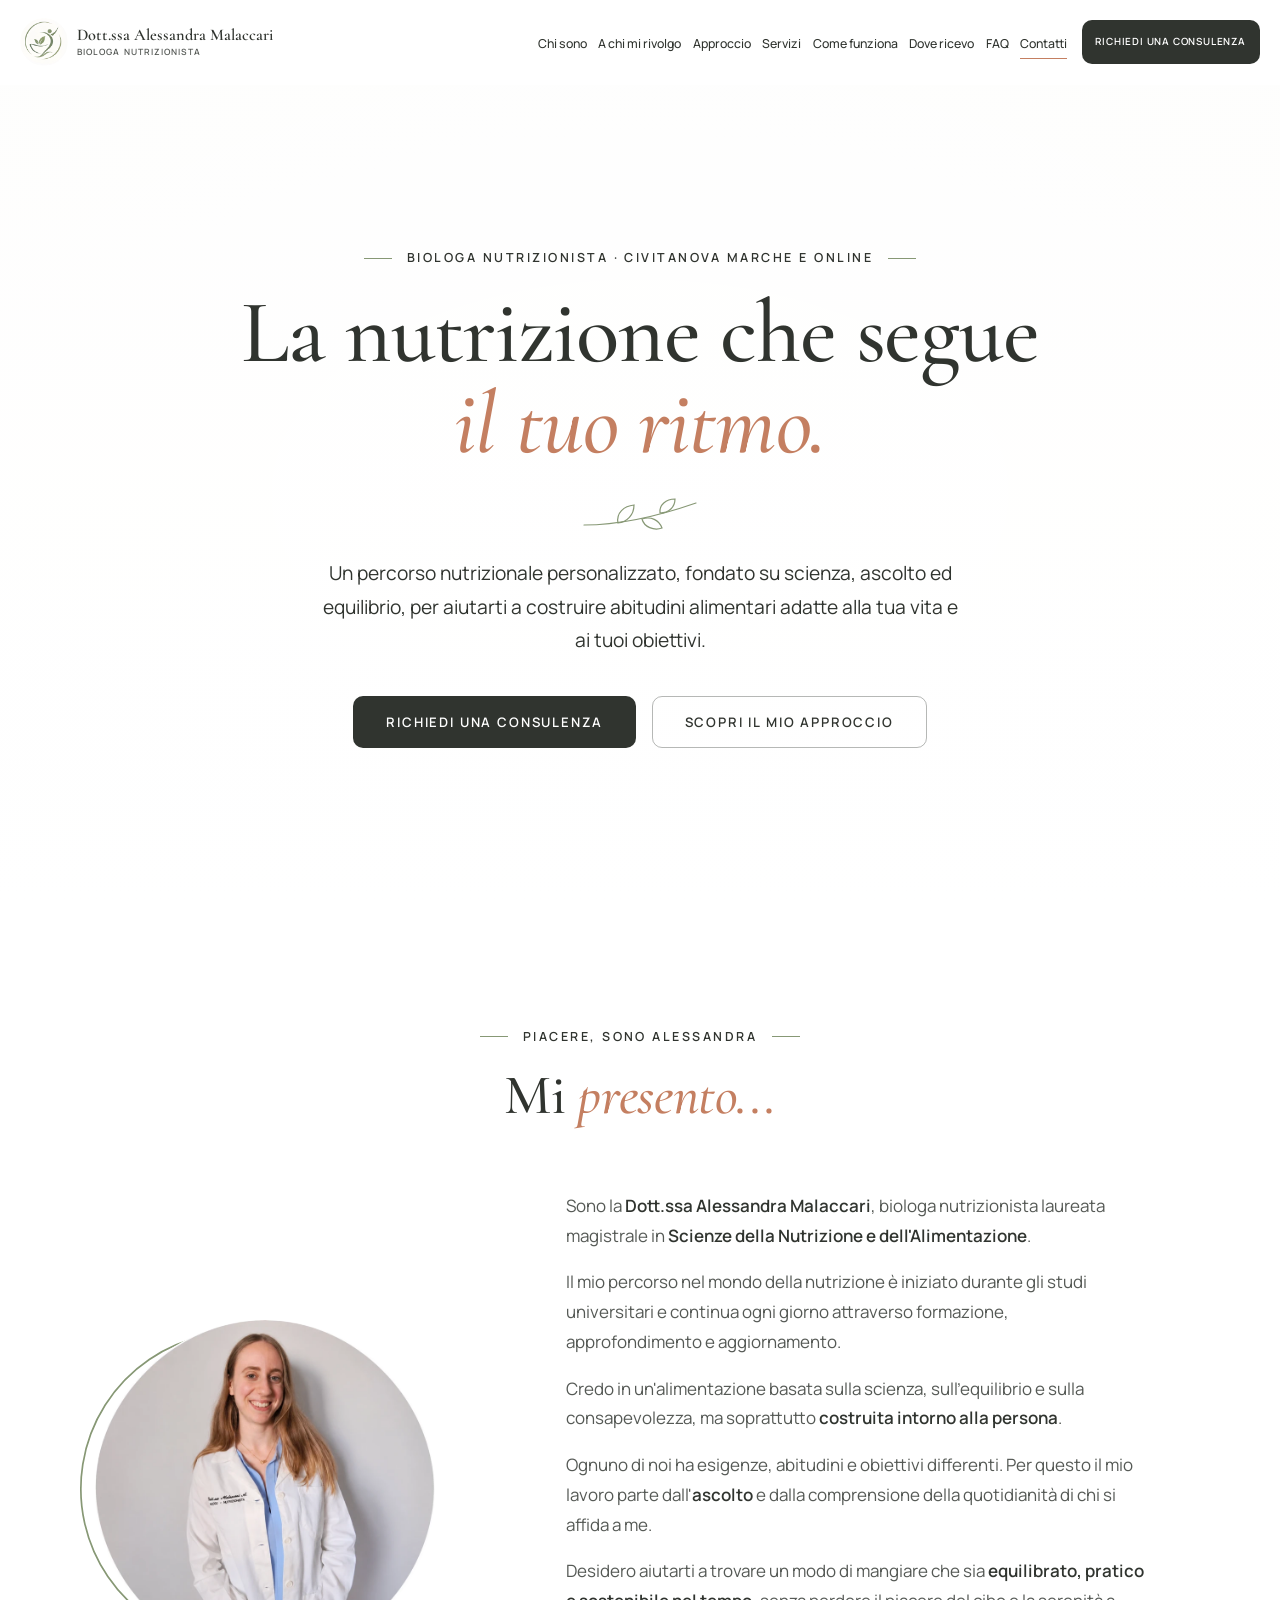
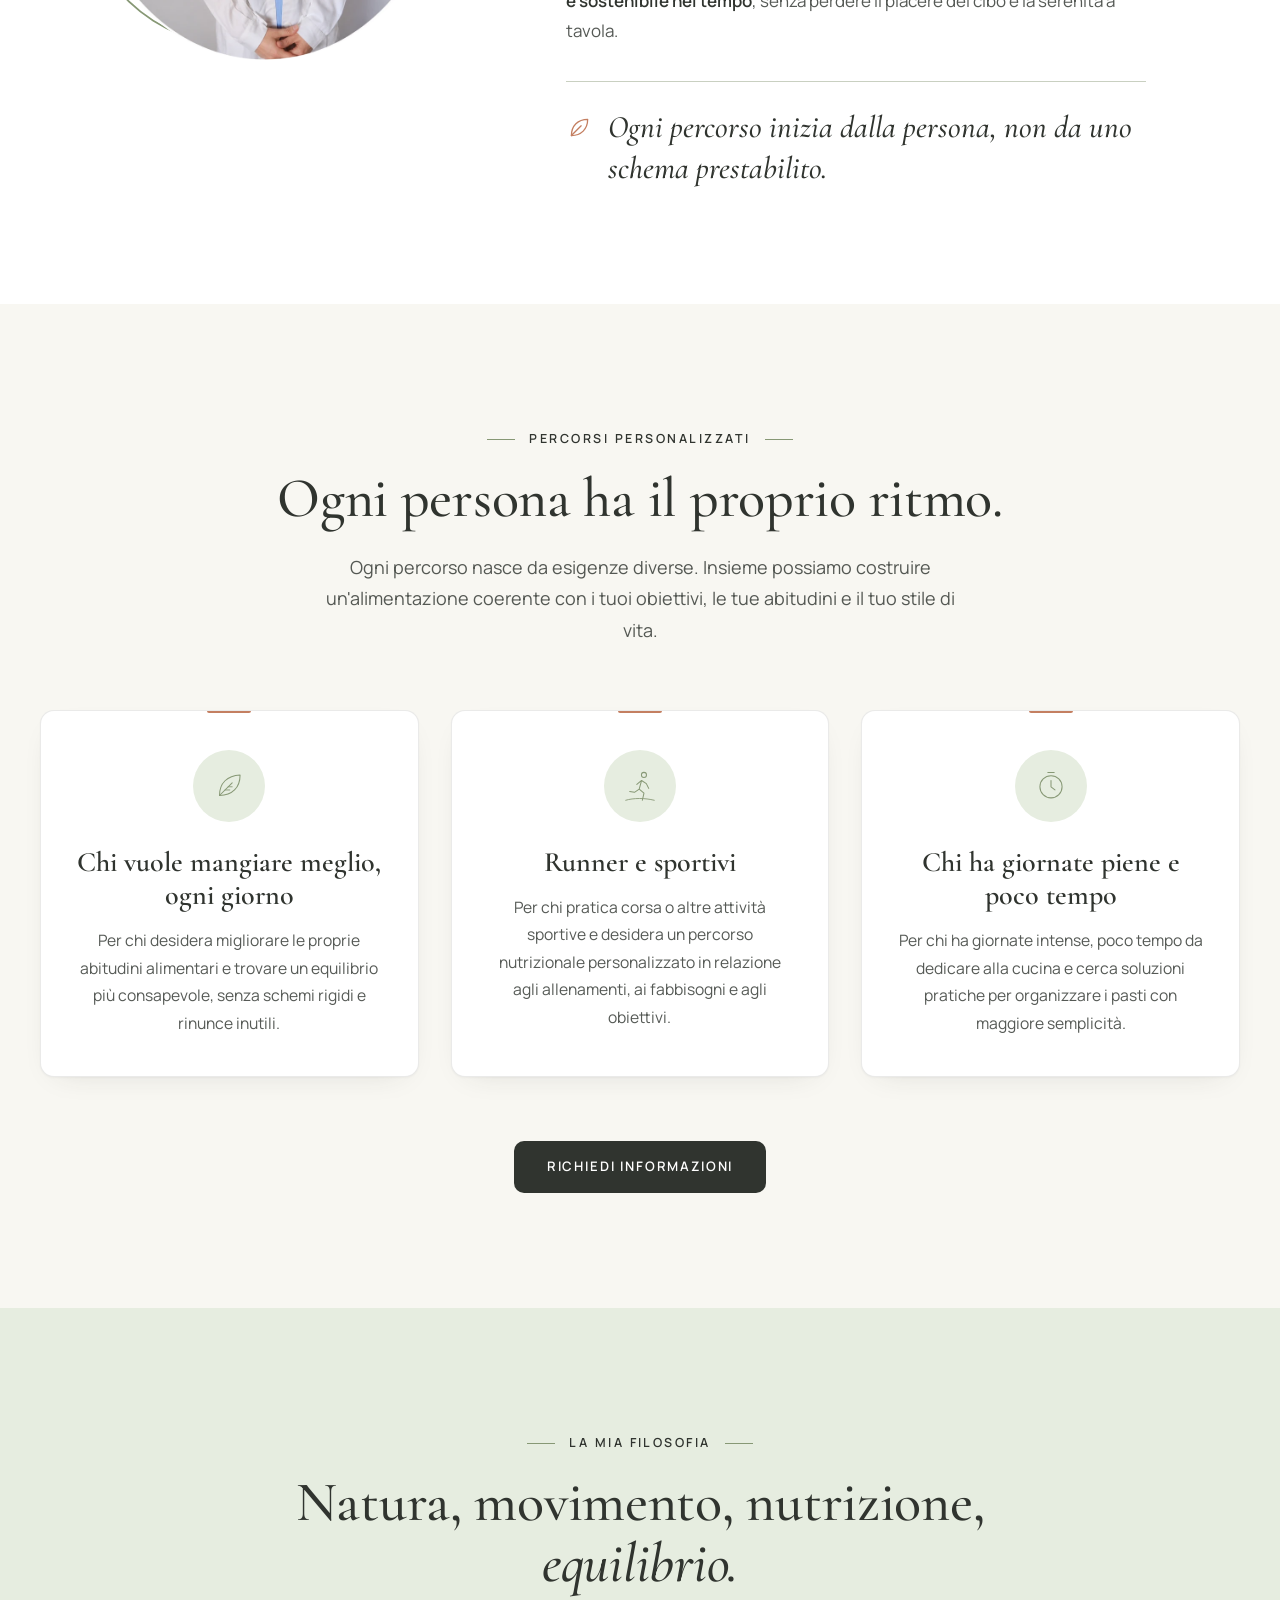
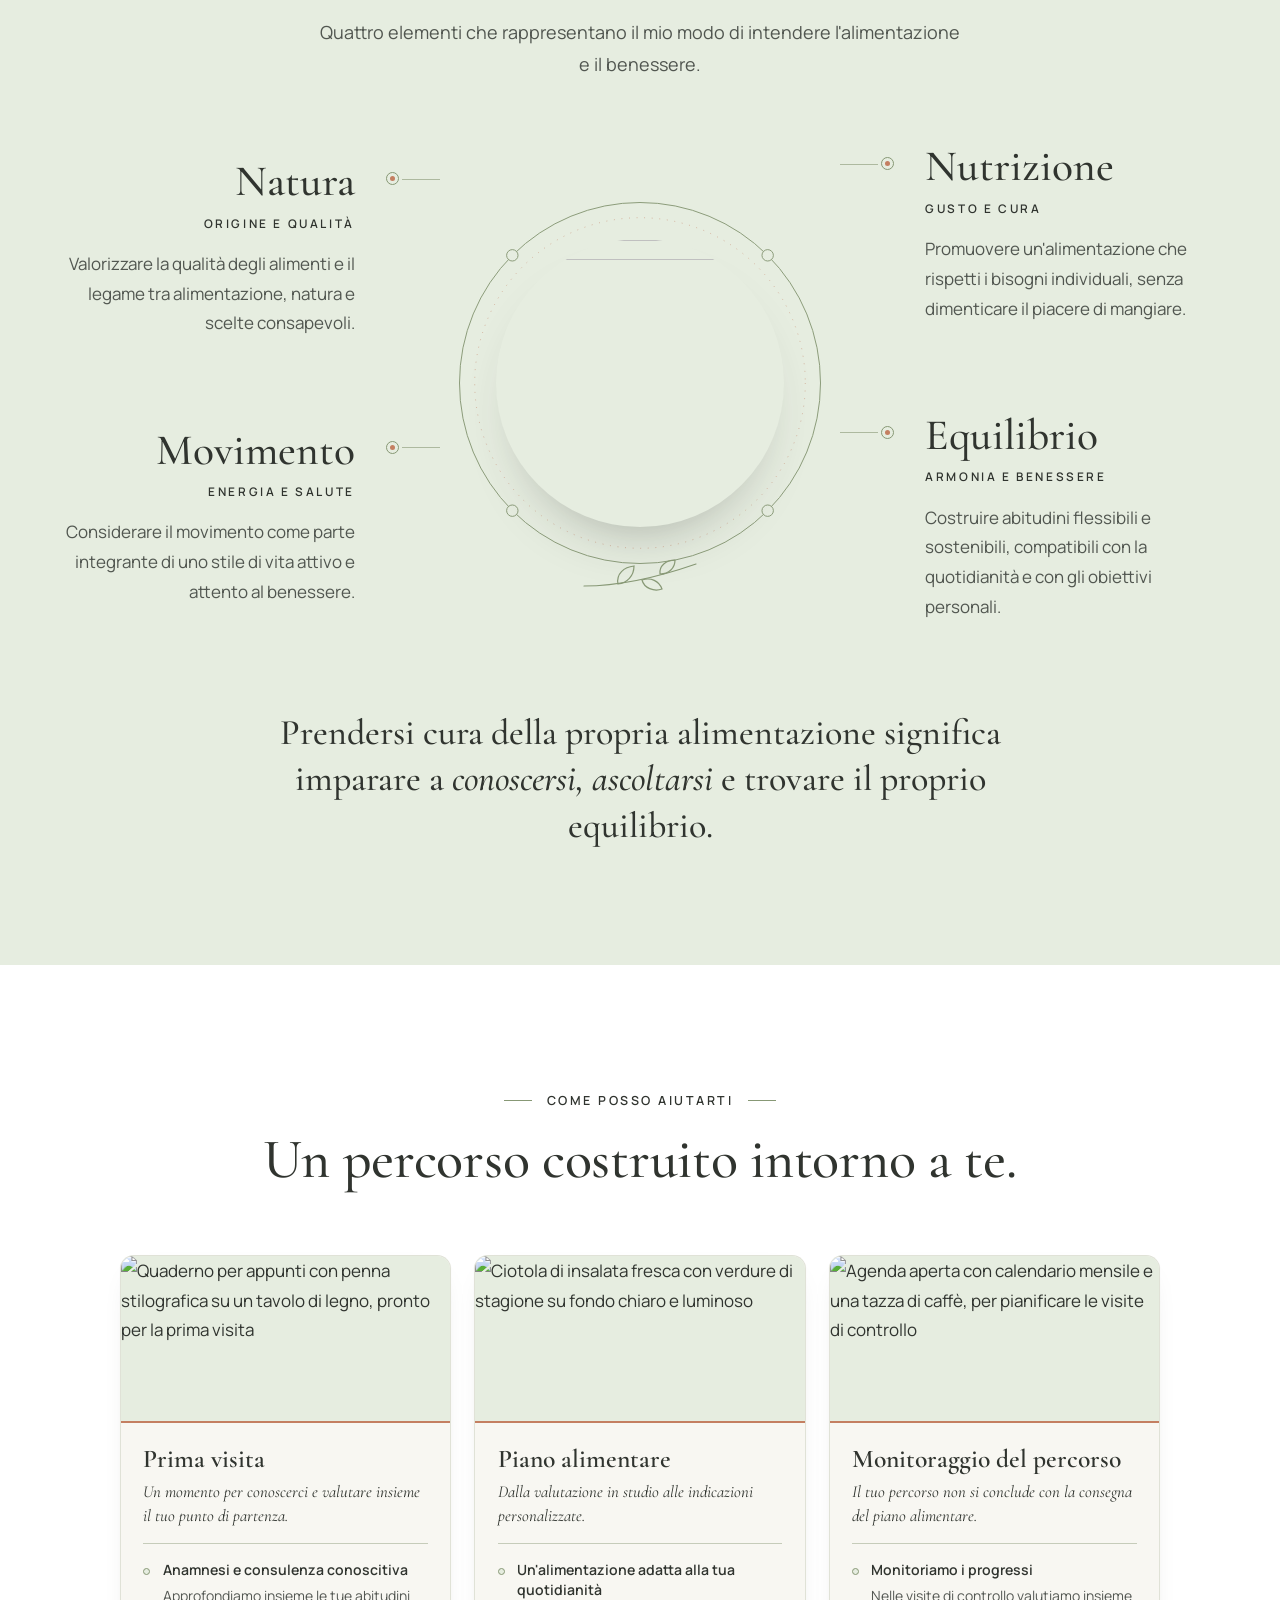
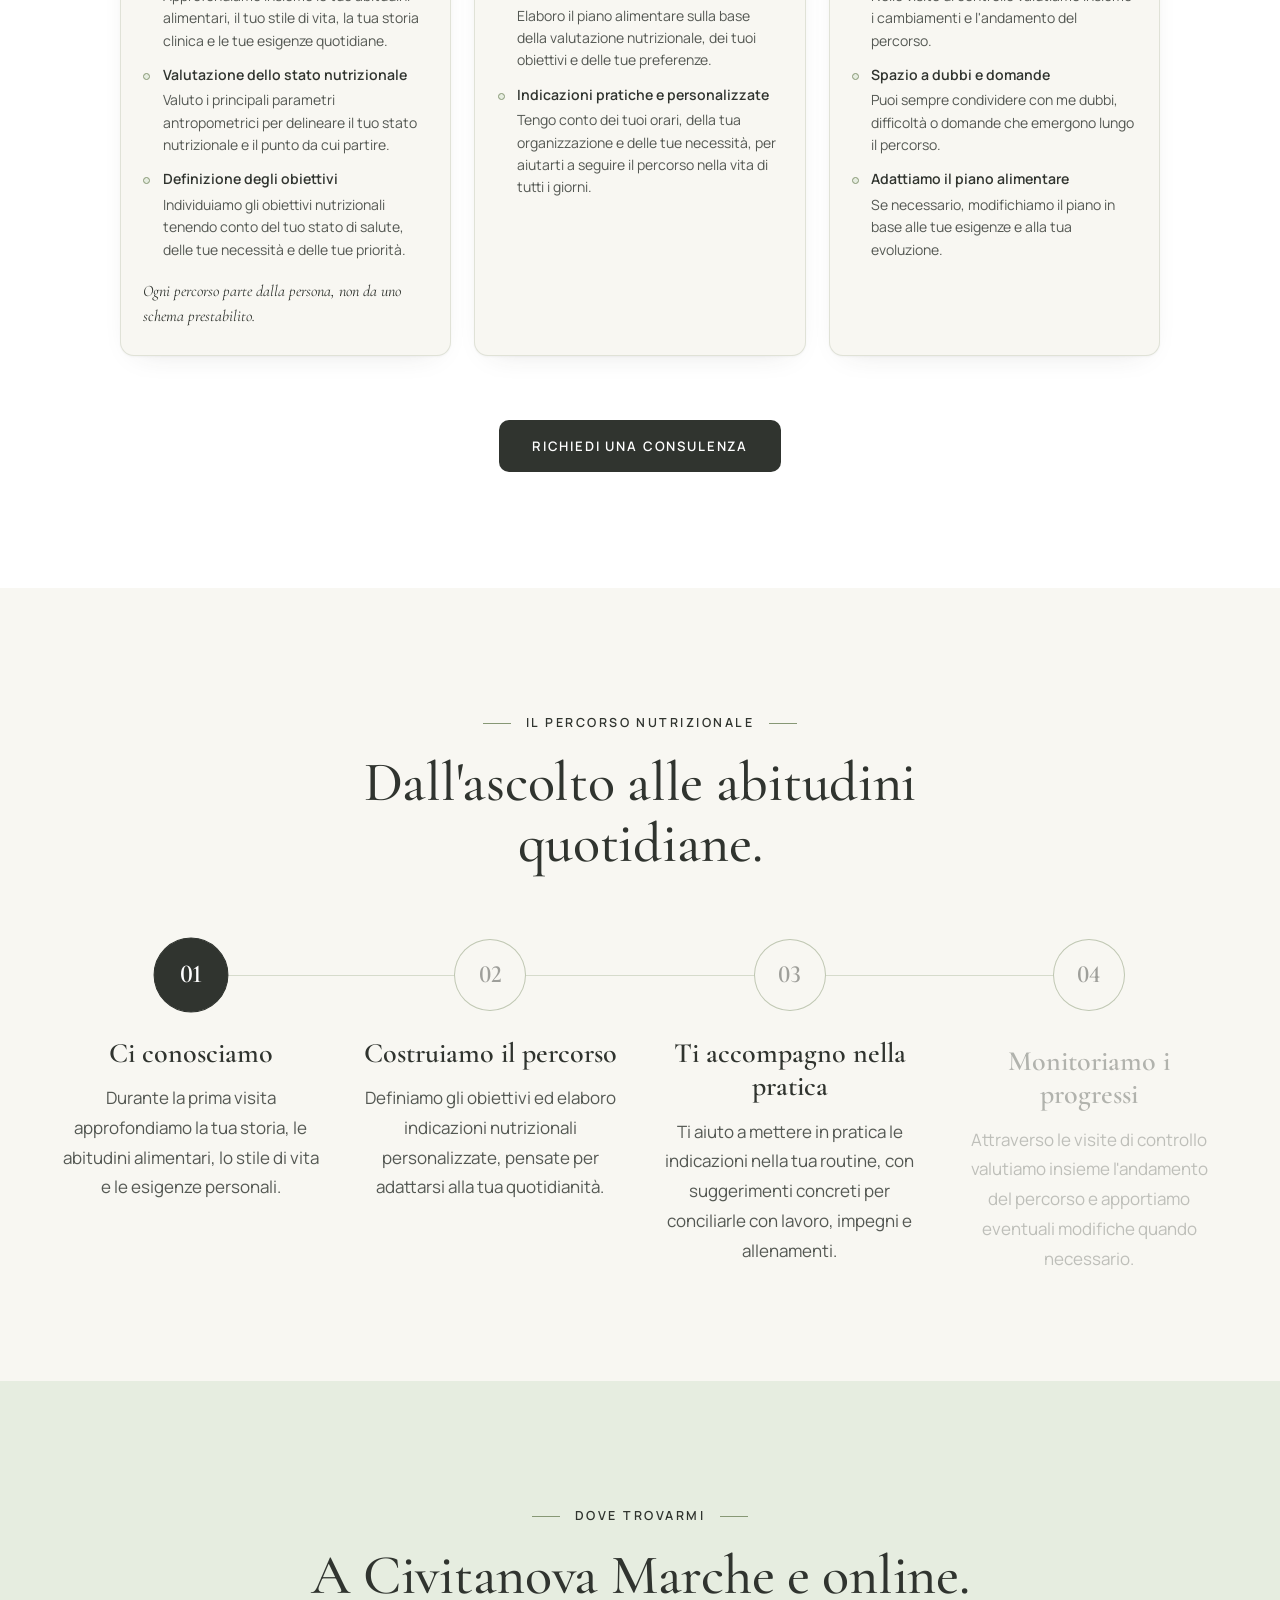
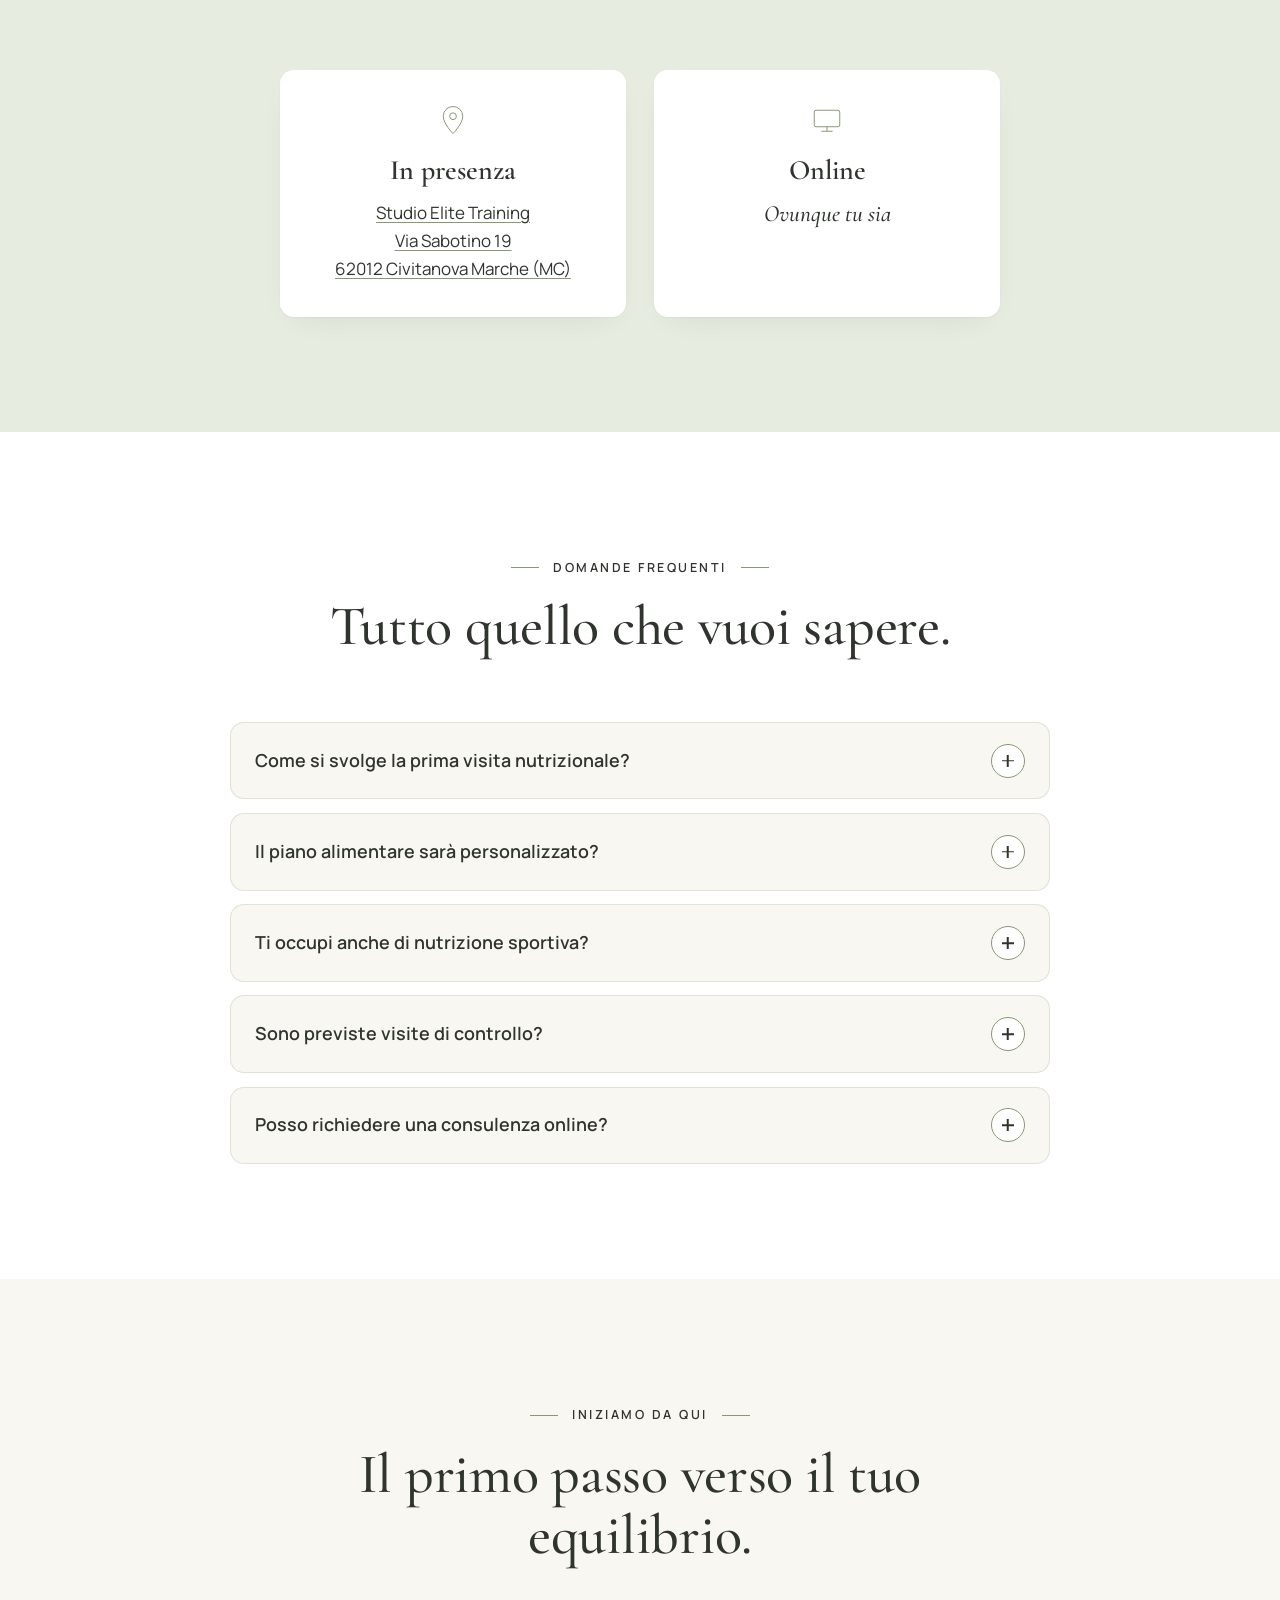
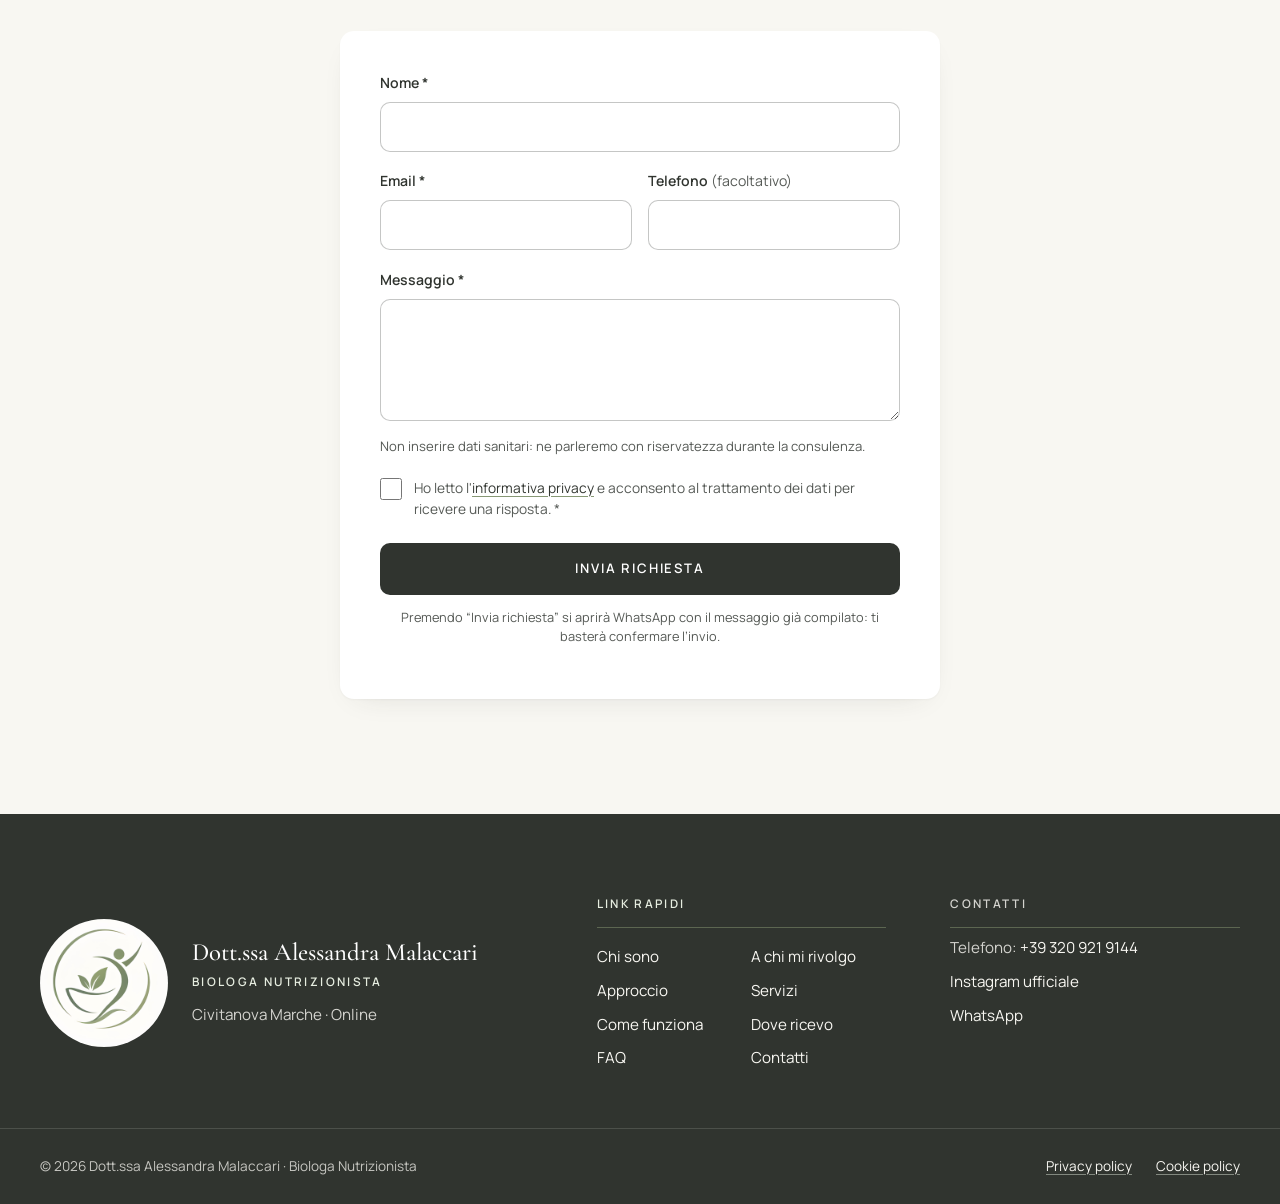
==== index.html @ 2f88eb5b "Sito one-page Dott.ssa Alessandra Malaccari, Biologa Nutrizionista Prima versione del sito statico: " ====
<!doctype html>
<html lang="it">
<head>
  <meta charset="utf-8">
  <meta name="viewport" content="width=device-width, initial-scale=1">
  <title>Dott.ssa Alessandra Malaccari | Biologa Nutrizionista Civitanova Marche</title>
  <meta name="description" content="Consulenze nutrizionali personalizzate a Civitanova Marche e online. Alimentazione equilibrata, benessere e nutrizione per runner e sportivi.">
  <meta name="theme-color" content="#F8F7F2">
  <!-- DA CONFIGURARE: sostituire con il dominio definitivo -->
  <!-- <link rel="canonical" href="https://www.dominio-definitivo.it/"> -->

  <meta property="og:type" content="website">
  <meta property="og:locale" content="it_IT">
  <meta property="og:title" content="Dott.ssa Alessandra Malaccari | Biologa Nutrizionista Civitanova Marche">
  <meta property="og:description" content="Consulenze nutrizionali personalizzate a Civitanova Marche e online. Alimentazione equilibrata, benessere e nutrizione per runner e sportivi.">
  <meta property="og:image" content="assets/img/logo-simbolo-alessandra-malaccari-320.png">

  <link rel="icon" type="image/png" href="assets/img/logo-simbolo-alessandra-malaccari-320.png">

  <link rel="preconnect" href="https://fonts.googleapis.com">
  <link rel="preconnect" href="https://fonts.gstatic.com" crossorigin>
  <link rel="preconnect" href="https://images.unsplash.com" crossorigin>
  <link href="https://fonts.googleapis.com/css2?family=Cormorant+Garamond:ital,wght@0,500;0,600;1,500;1,600&family=Manrope:wght@400;500;600&display=swap" rel="stylesheet">
  <link rel="preload" as="image"
        href="https://images.unsplash.com/photo-1543352634-a1c51d9f1fa7?auto=format&fit=crop&q=70&w=1600"
        imagesrcset="https://images.unsplash.com/photo-1543352634-a1c51d9f1fa7?auto=format&fit=crop&q=70&w=800 800w, https://images.unsplash.com/photo-1543352634-a1c51d9f1fa7?auto=format&fit=crop&q=70&w=1600 1600w, https://images.unsplash.com/photo-1543352634-a1c51d9f1fa7?auto=format&fit=crop&q=70&w=2400 2400w"
        imagesizes="100vw" fetchpriority="high">

  <link rel="stylesheet" href="assets/css/style.css">
  <script>document.documentElement.classList.add('js');</script>

  <!-- Dati strutturati: solo informazioni confermate -->
  <script type="application/ld+json">
  {
    "@context": "https://schema.org",
    "@type": "Person",
    "name": "Alessandra Malaccari",
    "honorificPrefix": "Dott.ssa",
    "jobTitle": "Biologa Nutrizionista",
    "telephone": "+39 320 921 9144",
    "address": {
      "@type": "PostalAddress",
      "streetAddress": "Via Sabotino 19",
      "postalCode": "62012",
      "addressLocality": "Civitanova Marche",
      "addressRegion": "MC",
      "addressCountry": "IT"
    },
    "sameAs": ["https://www.instagram.com/alessandramalaccari.nutrizione/"],
    "knowsAbout": ["Nutrizione", "Educazione alimentare", "Nutrizione sportiva"]
  }
  </script>
</head>
<body>

<!-- Sprite SVG: elementi botanici in linea sottile -->
<svg width="0" height="0" style="position:absolute" aria-hidden="true" focusable="false">
  <symbol id="sprig" viewBox="0 0 120 40">
    <path d="M4 30 C 34 30, 70 24, 116 8" fill="none" stroke="currentColor" stroke-width="1.2" stroke-linecap="round"/>
    <path d="M38 28 C 36 18, 44 11, 54 10 C 54 20, 47 27, 38 28 Z" fill="none" stroke="currentColor" stroke-width="1.2"/>
    <path d="M62 24 C 64 32, 74 36, 82 33 C 79 25, 71 21, 62 24 Z" fill="none" stroke="currentColor" stroke-width="1.2"/>
    <path d="M80 18 C 79 10, 86 4, 95 4 C 95 12, 89 18, 80 18 Z" fill="none" stroke="currentColor" stroke-width="1.2"/>
  </symbol>
  <symbol id="leaf" viewBox="0 0 24 24">
    <path d="M5 19 C 5 10, 11 4, 20 4 C 20 13, 14 19, 5 19 Z" fill="none" stroke="currentColor" stroke-width="1.2" stroke-linejoin="round"/>
    <path d="M5 19 L 14 10" fill="none" stroke="currentColor" stroke-width="1.2" stroke-linecap="round"/>
  </symbol>
  <symbol id="arc" viewBox="0 0 200 200">
    <path d="M190 80 A 92 92 0 1 1 80 10" fill="none" stroke="currentColor" stroke-width="1" stroke-linecap="round"/>
  </symbol>
</svg>

<a class="skip-link" href="#main">Vai al contenuto</a>

<!-- 1. HEADER -->
<header class="site-header" id="top">
  <div class="header-inner">
    <a class="brand" href="#top" aria-label="Dott.ssa Alessandra Malaccari, Biologa Nutrizionista – torna all'inizio">
      <img class="brand-logo" src="assets/img/logo-simbolo-alessandra-malaccari-320.png" width="320" height="320" alt="Logo Dott.ssa Alessandra Malaccari, Biologa Nutrizionista">
      <span class="brand-text">
        <span class="brand-name">Dott.ssa Alessandra Malaccari</span>
        <span class="brand-role">Biologa Nutrizionista</span>
      </span>
    </a>

    <nav class="main-nav" id="main-nav" aria-label="Navigazione principale">
      <ul>
        <li><a href="#chi-sono">Chi sono</a></li>
        <li><a href="#a-chi-mi-rivolgo">A chi mi rivolgo</a></li>
        <li><a href="#approccio">Approccio</a></li>
        <li><a href="#servizi">Servizi</a></li>
        <li><a href="#come-funziona">Come funziona</a></li>
        <li><a href="#dove-ricevo">Dove ricevo</a></li>
        <li><a href="#faq">FAQ</a></li>
        <li><a href="#contatti">Contatti</a></li>
      </ul>
      <a class="btn btn-primary nav-cta-mobile" href="#contatti">Richiedi una consulenza</a>
    </nav>

    <a class="btn btn-primary btn-sm header-cta" href="#contatti">Richiedi una consulenza</a>

    <button class="nav-toggle" type="button" aria-expanded="false" aria-controls="main-nav">
      <span class="nav-toggle-lines" aria-hidden="true"><span></span><span></span><span></span></span>
      <span class="sr-only">Apri il menu</span>
    </button>
  </div>
</header>

<main id="main">

  <!-- 2. HERO -->
  <section class="hero" aria-labelledby="hero-title">
    <div class="hero-media" aria-hidden="true">
      <img src="https://images.unsplash.com/photo-1543352634-a1c51d9f1fa7?auto=format&fit=crop&q=70&w=1600"
           srcset="https://images.unsplash.com/photo-1543352634-a1c51d9f1fa7?auto=format&fit=crop&q=70&w=800 800w,
                   https://images.unsplash.com/photo-1543352634-a1c51d9f1fa7?auto=format&fit=crop&q=70&w=1600 1600w,
                   https://images.unsplash.com/photo-1543352634-a1c51d9f1fa7?auto=format&fit=crop&q=70&w=2400 2400w"
           sizes="100vw" width="2400" height="1600" alt="" fetchpriority="high" decoding="async">
    </div>
    <div class="hero-overlay" aria-hidden="true"></div>

    <div class="hero-content container">
      <p class="eyebrow">Biologa Nutrizionista · Civitanova Marche e online</p>
      <h1 id="hero-title" class="hero-title">La nutrizione che segue <em>il tuo ritmo.</em></h1>
      <svg class="hero-sprig" aria-hidden="true" focusable="false"><use href="#sprig"/></svg>
      <p class="hero-sub">Un percorso nutrizionale personalizzato, fondato su scienza, ascolto ed equilibrio, per aiutarti a costruire abitudini alimentari adatte alla tua vita e ai tuoi obiettivi.</p>
      <div class="hero-actions">
        <a class="btn btn-primary" href="#contatti">Richiedi una consulenza</a>
        <a class="btn btn-ghost" href="#approccio">Scopri il mio approccio</a>
      </div>
    </div>
  </section>

  <!-- 3. CHI SONO — sfondo colore 1 (bianco) -->
  <section class="section bg-white" id="chi-sono" aria-labelledby="chi-sono-title">
    <div class="container about">
      <figure class="about-photo reveal">
        <svg class="about-arc" aria-hidden="true" focusable="false"><use href="#arc"/></svg>
        <img src="assets/img/alessandra-malaccari.webp" width="800" height="800" loading="lazy" decoding="async"
             alt="La Dott.ssa Alessandra Malaccari, biologa nutrizionista, sorridente con il camice bianco">
      </figure>

      <header class="section-head about-head reveal">
        <p class="eyebrow">Piacere, sono Alessandra</p>
        <h2 id="chi-sono-title">Mi <em>presento...</em></h2>
      </header>

      <div class="about-text reveal">
        <p>Sono la <strong>Dott.ssa Alessandra Malaccari</strong>, biologa nutrizionista laureata magistrale in <strong>Scienze della Nutrizione e dell'Alimentazione</strong>.</p>
        <p>Il mio percorso nel mondo della nutrizione è iniziato durante gli studi universitari e continua ogni giorno attraverso formazione, approfondimento e aggiornamento.</p>
        <p>Credo in un'alimentazione basata sulla scienza, sull'equilibrio e sulla consapevolezza, ma soprattutto <strong>costruita intorno alla persona</strong>.</p>
        <p>Ognuno di noi ha esigenze, abitudini e obiettivi differenti. Per questo il mio lavoro parte dall'<strong>ascolto</strong> e dalla comprensione della quotidianità di chi si affida a me.</p>
        <p>Desidero aiutarti a trovare un modo di mangiare che sia <strong>equilibrato, pratico e sostenibile nel tempo</strong>, senza perdere il piacere del cibo e la serenità a tavola.</p>
        <blockquote class="about-quote">
          <svg aria-hidden="true" focusable="false"><use href="#leaf"/></svg>
          <p>Ogni percorso inizia dalla persona, non da uno schema prestabilito.</p>
        </blockquote>
      </div>
    </div>
  </section>

  <!-- 4. A CHI MI RIVOLGO — sfondo colore 2 (avorio) -->
  <section class="section bg-ivory" id="a-chi-mi-rivolgo" aria-labelledby="target-title">
    <div class="container">
      <header class="section-head reveal">
        <p class="eyebrow">Percorsi personalizzati</p>
        <h2 id="target-title">Ogni persona ha il proprio ritmo.</h2>
        <p class="section-lead">Ogni percorso nasce da esigenze diverse. Insieme possiamo costruire un'alimentazione coerente con i tuoi obiettivi, le tue abitudini e il tuo stile di vita.</p>
      </header>

      <ul class="target-grid" role="list">
        <li class="target-card reveal">
          <span class="target-icon" aria-hidden="true">
            <svg viewBox="0 0 48 48" focusable="false"><path d="M12 36 C 12 20, 22 11, 38 10 C 38 26, 28 36, 12 36 Z" fill="none" stroke="currentColor" stroke-width="1.3" stroke-linejoin="round"/><path d="M12 36 L 28 20" fill="none" stroke="currentColor" stroke-width="1.3" stroke-linecap="round"/><path d="M19 29 h6 M23 25 h5" fill="none" stroke="currentColor" stroke-width="1.1" stroke-linecap="round"/></svg>
          </span>
          <h3>Chi vuole mangiare meglio, ogni giorno</h3>
          <p>Per chi desidera migliorare le proprie abitudini alimentari e trovare un equilibrio più consapevole, senza schemi rigidi e rinunce inutili.</p>
        </li>
        <li class="target-card reveal">
          <span class="target-icon" aria-hidden="true">
            <svg viewBox="0 0 48 48" focusable="false"><circle cx="29" cy="10" r="3.2" fill="none" stroke="currentColor" stroke-width="1.3"/><path d="M20 22 l6 -5 l6 4 l3 6 M26 17 l-3 11 l6 5 l-2 9 M23 28 l-6 4 l-6 -1" fill="none" stroke="currentColor" stroke-width="1.3" stroke-linecap="round" stroke-linejoin="round"/><path d="M6 42 C 16 39, 30 39, 42 42" fill="none" stroke="currentColor" stroke-width="1.1" stroke-linecap="round"/></svg>
          </span>
          <h3>Runner e sportivi</h3>
          <p>Per chi pratica corsa o altre attività sportive e desidera un percorso nutrizionale personalizzato in relazione agli allenamenti, ai fabbisogni e agli obiettivi.</p>
        </li>
        <li class="target-card reveal">
          <span class="target-icon" aria-hidden="true">
            <svg viewBox="0 0 48 48" focusable="false"><circle cx="24" cy="25" r="14" fill="none" stroke="currentColor" stroke-width="1.3"/><path d="M24 17 v8 l5 4" fill="none" stroke="currentColor" stroke-width="1.3" stroke-linecap="round" stroke-linejoin="round"/><path d="M20 7 h8" fill="none" stroke="currentColor" stroke-width="1.3" stroke-linecap="round"/></svg>
          </span>
          <h3>Chi ha giornate piene e poco tempo</h3>
          <p>Per chi ha giornate intense, poco tempo da dedicare alla cucina e cerca soluzioni pratiche per organizzare i pasti con maggiore semplicità.</p>
        </li>
      </ul>

      <div class="section-cta reveal">
        <a class="btn btn-primary" href="#contatti">Richiedi informazioni</a>
      </div>
    </div>
  </section>

  <!-- 5. IL MIO APPROCCIO — sfondo colore 3 (salvia) -->
  <section class="section bg-sage section-approach" id="approccio" aria-labelledby="approccio-title">
    <div class="container">
      <header class="section-head reveal">
        <p class="eyebrow">La mia filosofia</p>
        <h2 id="approccio-title">Natura, movimento, nutrizione, <em>equilibrio.</em></h2>
        <p class="section-lead">Quattro elementi che rappresentano il mio modo di intendere l'alimentazione e il benessere.</p>
      </header>

      <div class="philosophy">
        <ul class="philo-list philo-list--left" role="list">
          <li class="philo-item reveal" data-dot="1">
            <span class="philo-bullet" aria-hidden="true"></span>
            <h3>Natura</h3>
            <p class="philo-tag">Origine e qualità</p>
            <p>Valorizzare la qualità degli alimenti e il legame tra alimentazione, natura e scelte consapevoli.</p>
          </li>
          <li class="philo-item reveal" data-dot="2">
            <span class="philo-bullet" aria-hidden="true"></span>
            <h3>Movimento</h3>
            <p class="philo-tag">Energia e salute</p>
            <p>Considerare il movimento come parte integrante di uno stile di vita attivo e attento al benessere.</p>
          </li>
        </ul>

        <figure class="philo-orbit reveal" aria-hidden="true">
          <svg class="orbit-svg" viewBox="0 0 400 400" focusable="false">
            <circle class="orbit-ring" cx="200" cy="200" r="190" pathLength="1"/>
            <circle class="orbit-ring orbit-ring--inner" cx="200" cy="200" r="174"/>
            <circle class="orbit-dot" data-dot="1" cx="65.6" cy="65.6" r="6"/>
            <circle class="orbit-dot" data-dot="2" cx="65.6" cy="334.4" r="6"/>
            <circle class="orbit-dot" data-dot="3" cx="334.4" cy="65.6" r="6"/>
            <circle class="orbit-dot" data-dot="4" cx="334.4" cy="334.4" r="6"/>
          </svg>
          <img src="https://images.unsplash.com/photo-1498837167922-ddd27525d352?auto=format&fit=crop&q=70&w=640&h=640"
               srcset="https://images.unsplash.com/photo-1498837167922-ddd27525d352?auto=format&fit=crop&q=70&w=400&h=400 400w,
                       https://images.unsplash.com/photo-1498837167922-ddd27525d352?auto=format&fit=crop&q=70&w=640&h=640 640w"
               sizes="(min-width: 992px) 300px, 220px"
               width="640" height="640" loading="lazy" decoding="async" alt="">
          <svg class="orbit-sprig" focusable="false"><use href="#sprig"/></svg>
        </figure>

        <ul class="philo-list philo-list--right" role="list">
          <li class="philo-item reveal" data-dot="3">
            <span class="philo-bullet" aria-hidden="true"></span>
            <h3>Nutrizione</h3>
            <p class="philo-tag">Gusto e cura</p>
            <p>Promuovere un'alimentazione che rispetti i bisogni individuali, senza dimenticare il piacere di mangiare.</p>
          </li>
          <li class="philo-item reveal" data-dot="4">
            <span class="philo-bullet" aria-hidden="true"></span>
            <h3>Equilibrio</h3>
            <p class="philo-tag">Armonia e benessere</p>
            <p>Costruire abitudini flessibili e sostenibili, compatibili con la quotidianità e con gli obiettivi personali.</p>
          </li>
        </ul>
      </div>

      <p class="approach-closing reveal">Prendersi cura della propria alimentazione significa imparare a <em>conoscersi, ascoltarsi</em> e trovare il proprio equilibrio.</p>
    </div>
  </section>

  <!-- 6. I SERVIZI — sfondo colore 1 (bianco) -->
  <section class="section bg-white" id="servizi" aria-labelledby="servizi-title">
    <div class="container">
      <header class="section-head reveal">
        <p class="eyebrow">Come posso aiutarti</p>
        <h2 id="servizi-title">Un percorso costruito intorno a te.</h2>
      </header>

      <ul class="services-grid" role="list">
        <li class="service-card reveal">
          <div class="service-media">
            <img src="https://images.unsplash.com/photo-1471107340929-a87cd0f5b5f3?auto=format&fit=crop&q=72&w=720&h=450"
                 srcset="https://images.unsplash.com/photo-1471107340929-a87cd0f5b5f3?auto=format&fit=crop&q=72&w=480&h=300 480w,
                         https://images.unsplash.com/photo-1471107340929-a87cd0f5b5f3?auto=format&fit=crop&q=72&w=720&h=450 720w,
                         https://images.unsplash.com/photo-1471107340929-a87cd0f5b5f3?auto=format&fit=crop&q=72&w=1000&h=625 1000w"
                 sizes="(min-width: 1100px) 370px, (min-width: 700px) 45vw, 92vw"
                 width="720" height="450" loading="lazy" decoding="async"
                 alt="Quaderno per appunti con penna stilografica su un tavolo di legno, pronto per la prima visita">
          </div>
          <div class="service-body">
            <h3>Prima visita</h3>
            <p class="service-lead">Un momento per conoscerci e valutare insieme il tuo punto di partenza.</p>
            <ul class="service-points" role="list">
              <li>
                <h4>Anamnesi e consulenza conoscitiva</h4>
                <p>Approfondiamo insieme le tue abitudini alimentari, il tuo stile di vita, la tua storia clinica e le tue esigenze quotidiane.</p>
              </li>
              <li>
                <h4>Valutazione dello stato nutrizionale</h4>
                <p>Valuto i principali parametri antropometrici per delineare il tuo stato nutrizionale e il punto da cui partire.</p>
              </li>
              <li>
                <h4>Definizione degli obiettivi</h4>
                <p>Individuiamo gli obiettivi nutrizionali tenendo conto del tuo stato di salute, delle tue necessità e delle tue priorità.</p>
              </li>
            </ul>
            <p class="service-note">Ogni percorso parte dalla persona, non da uno schema prestabilito.</p>
          </div>
        </li>
        <li class="service-card reveal">
          <div class="service-media">
            <img src="https://images.unsplash.com/photo-1494859802809-d069c3b71a8a?auto=format&fit=crop&q=72&w=720&h=450"
                 srcset="https://images.unsplash.com/photo-1494859802809-d069c3b71a8a?auto=format&fit=crop&q=72&w=480&h=300 480w,
                         https://images.unsplash.com/photo-1494859802809-d069c3b71a8a?auto=format&fit=crop&q=72&w=720&h=450 720w,
                         https://images.unsplash.com/photo-1494859802809-d069c3b71a8a?auto=format&fit=crop&q=72&w=1000&h=625 1000w"
                 sizes="(min-width: 1100px) 370px, (min-width: 700px) 45vw, 92vw"
                 width="720" height="450" loading="lazy" decoding="async"
                 alt="Ciotola di insalata fresca con verdure di stagione su fondo chiaro e luminoso">
          </div>
          <div class="service-body">
            <h3>Piano alimentare</h3>
            <p class="service-lead">Dalla valutazione in studio alle indicazioni personalizzate.</p>
            <ul class="service-points" role="list">
              <li>
                <h4>Un'alimentazione adatta alla tua quotidianità</h4>
                <p>Elaboro il piano alimentare sulla base della valutazione nutrizionale, dei tuoi obiettivi e delle tue preferenze.</p>
              </li>
              <li>
                <h4>Indicazioni pratiche e personalizzate</h4>
                <p>Tengo conto dei tuoi orari, della tua organizzazione e delle tue necessità, per aiutarti a seguire il percorso nella vita di tutti i giorni.</p>
              </li>
            </ul>
          </div>
        </li>
        <li class="service-card reveal">
          <div class="service-media">
            <img src="https://images.unsplash.com/photo-1506784983877-45594efa4cbe?auto=format&fit=crop&q=72&w=720&h=450"
                 srcset="https://images.unsplash.com/photo-1506784983877-45594efa4cbe?auto=format&fit=crop&q=72&w=480&h=300 480w,
                         https://images.unsplash.com/photo-1506784983877-45594efa4cbe?auto=format&fit=crop&q=72&w=720&h=450 720w,
                         https://images.unsplash.com/photo-1506784983877-45594efa4cbe?auto=format&fit=crop&q=72&w=1000&h=625 1000w"
                 sizes="(min-width: 1100px) 370px, (min-width: 700px) 45vw, 92vw"
                 width="720" height="450" loading="lazy" decoding="async"
                 alt="Agenda aperta con calendario mensile e una tazza di caffè, per pianificare le visite di controllo">
          </div>
          <div class="service-body">
            <h3>Monitoraggio del percorso</h3>
            <p class="service-lead">Il tuo percorso non si conclude con la consegna del piano alimentare.</p>
            <ul class="service-points" role="list">
              <li>
                <h4>Monitoriamo i progressi</h4>
                <p>Nelle visite di controllo valutiamo insieme i cambiamenti e l'andamento del percorso.</p>
              </li>
              <li>
                <h4>Spazio a dubbi e domande</h4>
                <p>Puoi sempre condividere con me dubbi, difficoltà o domande che emergono lungo il percorso.</p>
              </li>
              <li>
                <h4>Adattiamo il piano alimentare</h4>
                <p>Se necessario, modifichiamo il piano in base alle tue esigenze e alla tua evoluzione.</p>
              </li>
            </ul>
          </div>
        </li>
      </ul>

      <div class="section-cta reveal">
        <a class="btn btn-primary" href="#contatti">Richiedi una consulenza</a>
      </div>
    </div>
  </section>

  <!-- 7. COME FUNZIONA — sfondo colore 2 (avorio) -->
  <section class="section bg-ivory" id="come-funziona" aria-labelledby="percorso-title">
    <div class="container">
      <header class="section-head reveal">
        <p class="eyebrow">Il percorso nutrizionale</p>
        <h2 id="percorso-title">Dall'ascolto alle abitudini quotidiane.</h2>
      </header>

      <div class="timeline" id="timeline">
        <div class="timeline-track" aria-hidden="true">
          <span class="timeline-fill"></span>
          <span class="timeline-tip"><svg focusable="false"><use href="#leaf"/></svg></span>
        </div>
        <ol class="timeline-steps" role="list">
          <li class="step">
            <span class="step-num" aria-hidden="true"><span>01</span></span>
            <h3><span class="sr-only">Passaggio 1: </span>Ci conosciamo</h3>
            <p>Durante la prima visita approfondiamo la tua storia, le abitudini alimentari, lo stile di vita e le esigenze personali.</p>
          </li>
          <li class="step">
            <span class="step-num" aria-hidden="true"><span>02</span></span>
            <h3><span class="sr-only">Passaggio 2: </span>Costruiamo il percorso</h3>
            <p>Definiamo gli obiettivi ed elaboro indicazioni nutrizionali personalizzate, pensate per adattarsi alla tua quotidianità.</p>
          </li>
          <li class="step">
            <span class="step-num" aria-hidden="true"><span>03</span></span>
            <h3><span class="sr-only">Passaggio 3: </span>Ti accompagno nella pratica</h3>
            <p>Ti aiuto a mettere in pratica le indicazioni nella tua routine, con suggerimenti concreti per conciliarle con lavoro, impegni e allenamenti.</p>
          </li>
          <li class="step">
            <span class="step-num" aria-hidden="true"><span>04</span></span>
            <h3><span class="sr-only">Passaggio 4: </span>Monitoriamo i progressi</h3>
            <p>Attraverso le visite di controllo valutiamo insieme l'andamento del percorso e apportiamo eventuali modifiche quando necessario.</p>
          </li>
        </ol>
      </div>
    </div>
  </section>

  <!-- 8. DOVE RICEVO — sfondo colore 3 (salvia) -->
  <section class="section bg-sage" id="dove-ricevo" aria-labelledby="dove-title">
    <div class="container">
      <header class="section-head reveal">
        <p class="eyebrow">Dove trovarmi</p>
        <h2 id="dove-title">A Civitanova Marche e online.</h2>
      </header>

      <div class="places">
        <div class="place reveal">
          <svg class="place-icon" viewBox="0 0 48 48" aria-hidden="true" focusable="false"><path d="M24 42 C 24 42, 11 29, 11 19 a13 13 0 0 1 26 0 C 37 29, 24 42, 24 42 Z" fill="none" stroke="currentColor" stroke-width="1.3"/><circle cx="24" cy="19" r="4.5" fill="none" stroke="currentColor" stroke-width="1.3"/></svg>
          <h3>In presenza</h3>
          <address>
            <a href="https://www.google.com/maps/search/?api=1&query=Via+Sabotino+19+62012+Civitanova+Marche+MC" target="_blank" rel="noopener">
              Studio Elite Training<br>Via Sabotino 19<br>62012 Civitanova Marche (MC)<span class="sr-only"> (apre Google Maps in una nuova scheda)</span>
            </a>
          </address>
        </div>

        <div class="place reveal">
          <svg class="place-icon" viewBox="0 0 48 48" aria-hidden="true" focusable="false"><rect x="7" y="11" width="34" height="22" rx="2.5" fill="none" stroke="currentColor" stroke-width="1.3"/><path d="M17 39 h14 M24 33 v6" fill="none" stroke="currentColor" stroke-width="1.3" stroke-linecap="round"/></svg>
          <h3>Online</h3>
          <p class="place-online">Ovunque tu sia</p>
        </div>
      </div>
    </div>
  </section>

  <!-- 9. FAQ — sfondo colore 1 (bianco) -->
  <section class="section bg-white" id="faq" aria-labelledby="faq-title">
    <div class="container container-narrow">
      <header class="section-head reveal">
        <p class="eyebrow">Domande frequenti</p>
        <h2 id="faq-title">Tutto quello che vuoi sapere.</h2>
      </header>

      <div class="accordion reveal">
        <div class="acc-item">
          <h3 class="acc-heading">
            <button class="acc-trigger" type="button" aria-expanded="false" aria-controls="faq-1" id="faq-1-btn">
              <span>Come si svolge la prima visita nutrizionale?</span><span class="acc-icon" aria-hidden="true"></span>
            </button>
          </h3>
          <div class="acc-panel" id="faq-1" role="region" aria-labelledby="faq-1-btn" hidden>
            <p>Durante la prima visita mi dedico a conoscere le tue abitudini alimentari, il tuo stile di vita e la tua storia clinica. Valuto il tuo stato nutrizionale e insieme definiamo gli obiettivi del percorso.</p>
          </div>
        </div>
        <div class="acc-item">
          <h3 class="acc-heading">
            <button class="acc-trigger" type="button" aria-expanded="false" aria-controls="faq-2" id="faq-2-btn">
              <span>Il piano alimentare sarà personalizzato?</span><span class="acc-icon" aria-hidden="true"></span>
            </button>
          </h3>
          <div class="acc-panel" id="faq-2" role="region" aria-labelledby="faq-2-btn" hidden>
            <p>Sì. Elaboro le indicazioni nutrizionali tenendo conto delle tue esigenze, delle tue preferenze, delle tue abitudini e delle tue necessità quotidiane.</p>
          </div>
        </div>
        <div class="acc-item">
          <h3 class="acc-heading">
            <button class="acc-trigger" type="button" aria-expanded="false" aria-controls="faq-3" id="faq-3-btn">
              <span>Ti occupi anche di nutrizione sportiva?</span><span class="acc-icon" aria-hidden="true"></span>
            </button>
          </h3>
          <div class="acc-panel" id="faq-3" role="region" aria-labelledby="faq-3-btn" hidden>
            <p>Sì. Seguo anche runner e persone che praticano attività sportiva, con percorsi nutrizionali pensati per loro.</p>
          </div>
        </div>
        <div class="acc-item">
          <h3 class="acc-heading">
            <button class="acc-trigger" type="button" aria-expanded="false" aria-controls="faq-4" id="faq-4-btn">
              <span>Sono previste visite di controllo?</span><span class="acc-icon" aria-hidden="true"></span>
            </button>
          </h3>
          <div class="acc-panel" id="faq-4" role="region" aria-labelledby="faq-4-btn" hidden>
            <p>Sì. Con le visite di controllo monitoro l'andamento del tuo percorso, ci confrontiamo su eventuali difficoltà e adatto le indicazioni quando necessario.</p>
          </div>
        </div>
        <div class="acc-item">
          <h3 class="acc-heading">
            <button class="acc-trigger" type="button" aria-expanded="false" aria-controls="faq-5" id="faq-5-btn">
              <span>Posso richiedere una consulenza online?</span><span class="acc-icon" aria-hidden="true"></span>
            </button>
          </h3>
          <div class="acc-panel" id="faq-5" role="region" aria-labelledby="faq-5-btn" hidden>
            <p>Sì, offro anche consulenze nutrizionali online. Contattami e ti darò tutte le informazioni sulle modalità.</p>
          </div>
        </div>
      </div>
    </div>
  </section>

  <!-- 10. CONTATTI — sfondo colore 2 (avorio) -->
  <section class="section bg-ivory" id="contatti" aria-labelledby="contatti-title">
    <div class="container">
      <header class="section-head reveal">
        <p class="eyebrow">Iniziamo da qui</p>
        <h2 id="contatti-title">Il primo passo verso il tuo equilibrio.</h2>
      </header>

      <!--
        INVIO DEL MODULO
        Per attivare l'invio via email, creare un modulo su un servizio come Formspree (https://formspree.io)
        con l'indirizzo email ufficiale della professionista e inserire l'URL nell'attributo data-endpoint,
        ad es. data-endpoint="https://formspree.io/f/XXXXXXX".
        Finché data-endpoint è vuoto, la richiesta viene inviata realmente tramite WhatsApp con i dati compilati.
      -->
      <form class="contact-form reveal" id="contact-form" data-endpoint="" data-whatsapp="393209219144" novalidate>
        <div class="field">
          <label for="f-nome">Nome <span aria-hidden="true">*</span></label>
          <input id="f-nome" name="nome" type="text" autocomplete="name" required aria-required="true">
          <p class="field-error" id="f-nome-err" hidden>Inserisci il tuo nome.</p>
        </div>

        <div class="field-row">
          <div class="field">
            <label for="f-email">Email <span aria-hidden="true">*</span></label>
            <input id="f-email" name="email" type="email" autocomplete="email" inputmode="email" required aria-required="true">
            <p class="field-error" id="f-email-err" hidden>Inserisci un indirizzo email valido.</p>
          </div>
          <div class="field">
            <label for="f-tel">Telefono <span class="optional">(facoltativo)</span></label>
            <input id="f-tel" name="telefono" type="tel" autocomplete="tel" inputmode="tel">
          </div>
        </div>

        <div class="field">
          <label for="f-msg">Messaggio <span aria-hidden="true">*</span></label>
          <textarea id="f-msg" name="messaggio" rows="4" required aria-required="true" aria-describedby="f-msg-hint"></textarea>
          <p class="field-hint" id="f-msg-hint">Non inserire dati sanitari: ne parleremo con riservatezza durante la consulenza.</p>
          <p class="field-error" id="f-msg-err" hidden>Scrivi un breve messaggio.</p>
        </div>

        <div class="field field-check">
          <input id="f-privacy" name="privacy" type="checkbox" required aria-required="true">
          <label for="f-privacy">Ho letto l'<a href="privacy.html" target="_blank" rel="noopener">informativa privacy</a> e acconsento al trattamento dei dati per ricevere una risposta. <span aria-hidden="true">*</span></label>
          <p class="field-error" id="f-privacy-err" hidden>È necessario accettare l'informativa privacy.</p>
        </div>

        <input type="text" name="_gotcha" class="hp" tabindex="-1" autocomplete="off" aria-hidden="true">

        <button class="btn btn-primary btn-block" type="submit">Invia richiesta</button>
        <p class="form-channel" id="form-channel"></p>
        <p class="form-status" id="form-status" role="status" aria-live="polite"></p>
      </form>
    </div>
  </section>

</main>

<!-- 11. FOOTER -->
<footer class="site-footer">
  <div class="container footer-inner">
    <div class="footer-brand">
      <img src="assets/img/logo-simbolo-alessandra-malaccari-320.png" width="320" height="320" loading="lazy" decoding="async" alt="Logo Dott.ssa Alessandra Malaccari, Biologa Nutrizionista">
      <div>
        <p class="footer-name">Dott.ssa Alessandra Malaccari</p>
        <p class="footer-role">Biologa Nutrizionista</p>
        <p class="footer-place">Civitanova Marche · Online</p>
      </div>
    </div>

    <nav class="footer-nav" aria-label="Link rapidi">
      <p class="footer-label">Link rapidi</p>
      <ul>
        <li><a href="#chi-sono">Chi sono</a></li>
        <li><a href="#a-chi-mi-rivolgo">A chi mi rivolgo</a></li>
        <li><a href="#approccio">Approccio</a></li>
        <li><a href="#servizi">Servizi</a></li>
        <li><a href="#come-funziona">Come funziona</a></li>
        <li><a href="#dove-ricevo">Dove ricevo</a></li>
        <li><a href="#faq">FAQ</a></li>
        <li><a href="#contatti">Contatti</a></li>
      </ul>
    </nav>

    <div class="footer-contact">
      <p class="footer-label">Contatti</p>
      <p>Telefono: <a href="tel:+393209219144">+39 320 921 9144</a></p>
      <p><a href="https://www.instagram.com/alessandramalaccari.nutrizione/" target="_blank" rel="noopener">Instagram ufficiale<span class="sr-only"> (si apre in una nuova scheda)</span></a></p>
      <p><a href="https://wa.me/393209219144?text=Buongiorno%20Dott.ssa%20Malaccari%2C%20vorrei%20ricevere%20informazioni%20per%20una%20consulenza%20nutrizionale.%20Grazie." target="_blank" rel="noopener">WhatsApp<span class="sr-only"> (si apre in una nuova scheda)</span></a></p>
    </div>
  </div>

  <div class="container footer-bottom">
    <p>© <span id="year">2026</span> Dott.ssa Alessandra Malaccari · Biologa Nutrizionista</p>
    <!-- DA INSERIRE SOLO QUANDO CONFERMATI: n. iscrizione all'Albo/Ordine dei Biologi e Partita IVA -->
    <ul class="footer-legal">
      <li><a href="privacy.html">Privacy policy</a></li>
      <li><a href="privacy.html#cookie">Cookie policy</a></li>
    </ul>
  </div>
</footer>

<script src="assets/js/main.js" defer></script>
</body>
</html>
---- assets/css/style.css ----
/* ==========================================================
   Dott.ssa Alessandra Malaccari — Biologa Nutrizionista
   Natural editorial × Modern nutrition × Soft luxury
   ========================================================== */

:root {
  /* Palette obbligatoria */
  --white: #FFFFFF;
  --ivory: #F8F7F2;
  --sage: #E6EDE0;
  --olive: #879875;
  --terracotta: #C47F61;
  --ink: #30342F;

  /* Derivati per testo (stessa tinta antracite, opacità ridotta per gerarchia) */
  --ink-soft: rgba(48, 52, 47, .82);
  --line: rgba(135, 152, 117, .45);
  --line-soft: rgba(48, 52, 47, .1);

  --font-serif: "Cormorant Garamond", "Cormorant", Georgia, "Times New Roman", serif;
  --font-sans: "Manrope", system-ui, -apple-system, "Segoe UI", Roboto, sans-serif;

  --container: 1200px;
  --gutter: clamp(1rem, 4vw, 2.5rem);
  --section-y: clamp(4.5rem, 9vw, 8rem);
  --radius: 14px;
  --radius-sm: 10px;
  --header-h: 84px;
  --shadow: 0 1px 2px rgba(48, 52, 47, .04), 0 10px 30px -18px rgba(48, 52, 47, .18);
  --shadow-hover: 0 2px 4px rgba(48, 52, 47, .05), 0 22px 40px -24px rgba(48, 52, 47, .28);
  --ease: cubic-bezier(.22, .61, .36, 1);
}

/* ---------- Base ---------- */
*, *::before, *::after { box-sizing: border-box; }

html {
  scroll-behavior: smooth;
  scroll-padding-top: calc(var(--header-h) + 8px);
  -webkit-text-size-adjust: 100%;
}

body {
  margin: 0;
  background: var(--white);
  color: var(--ink);
  font-family: var(--font-sans);
  font-size: clamp(1rem, .96rem + .2vw, 1.0625rem);
  line-height: 1.75;
  font-weight: 400;
  -webkit-font-smoothing: antialiased;
  text-rendering: optimizeLegibility;
  font-variant-numeric: lining-nums;
  overflow-x: hidden;
}

img, svg { display: block; max-width: 100%; }
img { height: auto; }

h1, h2, h3 { margin: 0; color: var(--ink); }
p { margin: 0 0 1em; }
p:last-child { margin-bottom: 0; }
ul, ol { margin: 0; padding: 0; list-style: none; }
strong { font-weight: 600; }

a { color: var(--ink); text-decoration-color: var(--olive); text-decoration-thickness: 1px; text-underline-offset: 3px; transition: color .25s var(--ease), text-decoration-color .25s var(--ease); }
a:hover { text-decoration-color: var(--terracotta); }

:focus-visible {
  outline: 2px solid var(--ink);
  outline-offset: 3px;
  border-radius: 4px;
}

.sr-only {
  position: absolute !important; width: 1px; height: 1px; padding: 0; margin: -1px;
  overflow: hidden; clip: rect(0 0 0 0); white-space: nowrap; border: 0;
}

.skip-link {
  position: absolute; left: 1rem; top: -100px; z-index: 200;
  background: var(--ink); color: var(--white); padding: .75rem 1.25rem; border-radius: 8px;
  text-decoration: none; font-weight: 600;
}
.skip-link:focus { top: 1rem; }

.container {
  width: 100%;
  max-width: calc(var(--container) + var(--gutter) * 2);
  margin-inline: auto;
  padding-inline: var(--gutter);
}
.container-narrow { max-width: calc(820px + var(--gutter) * 2); }

/* ---------- Tipografia ---------- */
.eyebrow {
  display: inline-flex;
  align-items: center;
  justify-content: center;
  gap: .9rem;
  margin: 0 0 1.1rem;
  font-family: var(--font-sans);
  font-size: .78rem;
  font-weight: 600;
  letter-spacing: .2em;
  text-transform: uppercase;
  color: var(--ink);
}
.eyebrow::before,
.eyebrow::after {
  content: "";
  width: 28px;
  height: 1px;
  background: var(--olive);
  flex: none;
}

h2 {
  font-family: var(--font-serif);
  font-weight: 500;
  font-size: clamp(2.15rem, 1.6rem + 2.4vw, 3.5rem);
  line-height: 1.1;
  letter-spacing: -.005em;
}
h2 em, .hero-title em {
  font-style: italic;
  font-weight: 500;
  color: var(--terracotta);
}
.bg-ivory h2 em, .bg-sage h2 em { color: var(--ink); }

h3 {
  font-family: var(--font-serif);
  font-weight: 600;
  font-size: clamp(1.45rem, 1.3rem + .6vw, 1.75rem);
  line-height: 1.2;
}

.section { padding-block: var(--section-y); position: relative; }
.bg-white { background: var(--white); }
.bg-ivory { background: var(--ivory); }
.bg-sage  { background: var(--sage); }

.section-head {
  text-align: center;
  max-width: 760px;
  margin: 0 auto clamp(2.75rem, 5vw, 4.25rem);
}
.section-lead {
  margin: 1.4rem auto 0;
  max-width: 640px;
  color: var(--ink-soft);
  font-size: clamp(1.02rem, .98rem + .2vw, 1.125rem);
}
.section-cta {
  display: flex;
  justify-content: center;
  margin-top: clamp(2.75rem, 5vw, 4rem);
}

/* ---------- Pulsanti ---------- */
.btn {
  display: inline-flex;
  align-items: center;
  justify-content: center;
  gap: .6rem;
  min-height: 52px;
  padding: .95rem 2rem;
  border-radius: 10px;
  border: 1px solid transparent;
  font-family: var(--font-sans);
  font-size: .82rem;
  font-weight: 600;
  letter-spacing: .14em;
  text-transform: uppercase;
  text-decoration: none;
  line-height: 1.2;
  text-align: center;
  cursor: pointer;
  transition: background-color .3s var(--ease), color .3s var(--ease), border-color .3s var(--ease), transform .3s var(--ease), box-shadow .3s var(--ease);
}
.btn-primary { background: var(--ink); color: var(--white); }
.btn-primary:hover { background: #22251f; transform: translateY(-1px); box-shadow: 0 10px 22px -14px rgba(48,52,47,.6); }
.btn-ghost { background: transparent; color: var(--ink); border-color: rgba(48,52,47,.35); }
.btn-ghost:hover { border-color: var(--ink); background: rgba(255,255,255,.6); }
.btn:focus-visible { outline: 2px solid var(--ink); outline-offset: 3px; }
.btn-primary:focus-visible { box-shadow: 0 0 0 3px var(--white); }
.btn-sm { min-height: 44px; padding: .7rem 1.25rem; font-size: .74rem; }
.btn-block { width: 100%; }
.btn svg { width: 20px; height: 20px; flex: none; }

/* ---------- 1. Header ---------- */
.site-header {
  position: sticky;
  top: 0;
  z-index: 100;
  background: rgba(255, 255, 255, .92);
  -webkit-backdrop-filter: saturate(140%) blur(12px);
  backdrop-filter: saturate(140%) blur(12px);
  border-bottom: 1px solid transparent;
  transition: border-color .3s var(--ease), box-shadow .3s var(--ease);
}
.site-header.is-scrolled { border-bottom-color: var(--line-soft); box-shadow: 0 6px 24px -20px rgba(48,52,47,.35); }

.header-inner {
  display: flex;
  align-items: center;
  gap: 1.5rem;
  height: var(--header-h);
  max-width: calc(1320px + var(--gutter) * 2);
  margin-inline: auto;
  padding-inline: var(--gutter);
}

.brand {
  display: flex;
  align-items: center;
  gap: .85rem;
  text-decoration: none;
  flex: none;
  min-width: 0;
}
.brand-logo { width: 62px; height: 62px; border-radius: 50%; }
.brand-text { display: flex; flex-direction: column; line-height: 1.15; }
.brand-name {
  font-family: var(--font-serif);
  font-weight: 600;
  font-size: 1.22rem;
  color: var(--ink);
  white-space: nowrap;
}
.brand-role {
  font-size: .68rem;
  font-weight: 600;
  letter-spacing: .18em;
  text-transform: uppercase;
  color: var(--ink-soft);
  margin-top: .2rem;
}

.main-nav { margin-left: auto; }
.main-nav ul { display: flex; align-items: center; gap: clamp(.9rem, 1.4vw, 1.6rem); }
.main-nav a {
  position: relative;
  font-size: .9rem;
  font-weight: 500;
  color: var(--ink);
  text-decoration: none;
  padding-block: .4rem;
  white-space: nowrap;
}
.main-nav ul a::after {
  content: "";
  position: absolute; left: 0; right: 0; bottom: 0;
  height: 1px; background: var(--terracotta);
  transform: scaleX(0); transform-origin: left;
  transition: transform .35s var(--ease);
}
.main-nav ul a:hover::after,
.main-nav ul a.is-active::after { transform: scaleX(1); }
.nav-cta-mobile { display: none; }
.main-nav .nav-cta-mobile { color: var(--white); }
.header-cta { flex: none; }

.nav-toggle {
  display: none;
  flex: none;
  margin-left: auto;
  width: 48px; height: 48px;
  border: 1px solid var(--line-soft);
  border-radius: 10px;
  background: var(--white);
  cursor: pointer;
  align-items: center; justify-content: center;
}
.nav-toggle-lines { display: grid; gap: 5px; width: 20px; }
.nav-toggle-lines span { display: block; height: 1.5px; background: var(--ink); border-radius: 2px; transition: transform .3s var(--ease), opacity .3s var(--ease); }
.nav-toggle[aria-expanded="true"] .nav-toggle-lines span:nth-child(1) { transform: translateY(6.5px) rotate(45deg); }
.nav-toggle[aria-expanded="true"] .nav-toggle-lines span:nth-child(2) { opacity: 0; }
.nav-toggle[aria-expanded="true"] .nav-toggle-lines span:nth-child(3) { transform: translateY(-6.5px) rotate(-45deg); }

/* Desktop: logo + nome e qualifica + 8 voci in riga + CTA a destra */
@media (min-width: 992px) {
  .header-inner { gap: 1.25rem; }
  .brand { gap: .7rem; }
  .brand-logo { width: 56px; height: 56px; }
  .brand-name { font-size: 1.12rem; }
  .brand-role { font-size: .6rem; letter-spacing: .16em; white-space: nowrap; }
  .main-nav ul { gap: clamp(.75rem, 1.05vw, 1.3rem); }
  .main-nav a { font-size: .84rem; }
}
@media (min-width: 992px) and (max-width: 1365px) {
  .header-inner { gap: .9rem; padding-inline: clamp(.9rem, 1.6vw, 1.5rem); }
  .brand { gap: .55rem; }
  .brand-logo { width: 48px; height: 48px; }
  .brand-name { font-size: 1.02rem; white-space: nowrap; }
  .brand-role { font-size: .54rem; letter-spacing: .12em; margin-top: .2rem; }
  .main-nav ul { gap: clamp(.55rem, .9vw, .95rem); }
  .main-nav a { font-size: .77rem; }
  .header-cta { padding: .6rem .8rem; font-size: .62rem; letter-spacing: .08em; }
}
/* Laptop piccoli: tutto più compatto perché il nome resti su una riga */
@media (min-width: 992px) and (max-width: 1150px) {
  .header-inner { gap: .6rem; padding-inline: .85rem; }
  .brand { gap: .45rem; }
  .brand-logo { width: 42px; height: 42px; }
  .brand-name { font-size: .9rem; }
  .brand-role { font-size: .5rem; letter-spacing: .1em; }
  .main-nav ul { gap: .5rem; }
  .main-nav a { font-size: .72rem; }
  .header-cta { padding: .55rem .65rem; font-size: .58rem; letter-spacing: .06em; }
}
/* Mobile e tablet: menu burger con voci e CTA */
@media (max-width: 991px) {
  :root { --header-h: 76px; }
  .brand-logo { width: 56px; height: 56px; }
  .header-cta { display: none; }
  .nav-toggle { display: inline-flex; }
  .main-nav {
    position: fixed;
    inset: var(--header-h) 0 auto 0;
    max-height: calc(100dvh - var(--header-h));
    overflow-y: auto;
    background: var(--white);
    border-top: 1px solid var(--line-soft);
    box-shadow: 0 24px 40px -28px rgba(48,52,47,.35);
    padding: 1rem var(--gutter) 2rem;
    opacity: 0;
    visibility: hidden;
    transform: translateY(-8px);
    transition: opacity .3s var(--ease), transform .3s var(--ease), visibility 0s linear .3s;
  }
  .main-nav.is-open { opacity: 1; visibility: visible; transform: none; transition-delay: 0s; }
  .main-nav ul { flex-direction: column; align-items: stretch; gap: 0; }
  .main-nav ul li { border-bottom: 1px solid var(--line-soft); }
  .main-nav ul a { display: block; padding: 1rem .25rem; font-size: 1.05rem; text-align: center; }
  .main-nav ul a::after { display: none; }
  .nav-cta-mobile { display: flex; width: 100%; margin-top: 1.5rem; }
}
@media (max-width: 420px) {
  .header-inner { gap: .75rem; }
  .brand { gap: .6rem; flex: 0 1 auto; }
  .brand-logo { width: 50px; height: 50px; }
  .brand-name { font-size: 1.02rem; white-space: normal; }
  .brand-role { font-size: .6rem; letter-spacing: .14em; }
}
@media (max-width: 340px) {
  .brand-role { display: none; }
}

/* ---------- 2. Hero ---------- */
.hero {
  position: relative;
  display: flex;
  align-items: center;
  min-height: clamp(560px, calc(100svh - var(--header-h)), 860px);
  padding-block: clamp(4.5rem, 10vh, 7.5rem);
  overflow: hidden;
  isolation: isolate;
  text-align: center;
}
.hero-media, .hero-overlay { position: absolute; inset: 0; z-index: -2; }
.hero-media img { width: 100%; height: 100%; object-fit: cover; object-position: center 40%; }
.hero-overlay {
  z-index: -1;
  background:
    radial-gradient(ellipse 66% 60% at 50% 50%, rgba(255,255,255,.86) 0%, rgba(255,255,255,.72) 55%, rgba(255,255,255,.58) 100%),
    linear-gradient(180deg, rgba(248,247,242,.35), rgba(255,255,255,.1));
}
.hero-content { max-width: 920px; }
.hero-title {
  font-family: var(--font-serif);
  font-weight: 500;
  font-size: clamp(2.7rem, 1.6rem + 5.4vw, 5.6rem);
  line-height: 1.02;
  letter-spacing: -.012em;
}
.hero-title em { display: inline-block; }
.hero-sprig {
  width: 120px; height: 40px;
  margin: 1.6rem auto 1.4rem;
  color: var(--olive);
}
.hero-sub {
  max-width: 640px;
  margin: 0 auto;
  font-size: clamp(1.03rem, .98rem + .3vw, 1.2rem);
  color: var(--ink);
  line-height: 1.75;
}
.hero-actions {
  display: flex;
  flex-wrap: wrap;
  justify-content: center;
  gap: 1rem;
  margin-top: 2.4rem;
}

/* ---------- 3. Chi sono ---------- */
.bg-white { --bg: var(--white); }
.bg-ivory { --bg: var(--ivory); }
.bg-sage  { --bg: var(--sage); }

.about {
  display: grid;
  grid-template-columns: minmax(0, 4fr) minmax(0, 6fr);
  grid-template-areas:
    "head head"
    "photo text";
  column-gap: clamp(2.5rem, 6vw, 5.5rem);
  align-items: center;
}
.about-head { grid-area: head; }
.about-photo { grid-area: photo; }
.about-text { grid-area: text; }

.about-photo {
  position: relative;
  margin: 0;
  justify-self: center;
  width: min(100%, 340px);
  aspect-ratio: 1;
}
.about-photo img {
  position: relative;
  width: 100%;
  height: 100%;
  border-radius: 50%;
  object-fit: cover;
}
.about-arc {
  position: absolute;
  inset: -8%;
  width: 116%;
  height: 116%;
  overflow: visible;
  color: var(--olive);
  pointer-events: none;
}
.about-text { max-width: 580px; }
.about-text p { color: var(--ink-soft); }
.about-text strong { color: var(--ink); }
.about-quote {
  margin: 2.2rem 0 0;
  padding: 1.6rem 0 0;
  border-top: 1px solid var(--line);
  display: flex;
  gap: 1rem;
  align-items: flex-start;
}
.about-quote svg { width: 26px; height: 26px; color: var(--terracotta); flex: none; margin-top: .45rem; }
.about-quote p {
  font-family: var(--font-serif);
  font-style: italic;
  font-weight: 500;
  font-size: clamp(1.5rem, 1.25rem + 1vw, 1.95rem);
  line-height: 1.3;
  color: var(--ink);
}

/* Mobile: foto sopra al mini-titolo */
@media (max-width: 860px) {
  .about {
    grid-template-columns: 1fr;
    grid-template-areas: "photo" "head" "text";
  }
  .about-photo { width: min(62%, 230px); margin-bottom: 2.75rem; }
  .about-head { margin-bottom: 2.25rem; }
  .about-text { margin-inline: auto; }
}

/* ---------- 4. A chi mi rivolgo ---------- */
.target-grid {
  display: grid;
  grid-template-columns: repeat(3, minmax(0, 1fr));
  gap: clamp(1.25rem, 2.5vw, 2rem);
}
.target-card {
  position: relative;
  background: var(--white);
  border: 1px solid var(--line-soft);
  border-radius: var(--radius);
  padding: clamp(2rem, 3vw, 2.75rem) clamp(1.6rem, 2.6vw, 2.4rem);
  text-align: center;
  box-shadow: var(--shadow);
  transition: transform .45s var(--ease), box-shadow .45s var(--ease);
}
.target-card::before {
  content: "";
  position: absolute;
  top: 0; left: 50%;
  width: 44px; height: 2px;
  background: var(--terracotta);
  transform: translateX(-50%);
  border-radius: 0 0 2px 2px;
}
.target-card:hover { transform: translateY(-4px); box-shadow: var(--shadow-hover); }
.target-icon {
  display: grid;
  place-items: center;
  width: 72px; height: 72px;
  margin: 0 auto 1.5rem;
  border-radius: 50%;
  background: var(--sage);
  color: var(--olive);
}
.target-icon svg { width: 38px; height: 38px; }
.target-card h3 { margin-bottom: .9rem; }
.target-card p { color: var(--ink-soft); font-size: .98rem; }

@media (max-width: 900px) {
  .target-grid { grid-template-columns: 1fr; max-width: 560px; margin-inline: auto; }
}

/* ---------- 5. Approccio: composizione orbitale ---------- */
.section-approach { overflow: hidden; }

.philosophy {
  display: grid;
  grid-template-columns: minmax(0, 1fr) auto minmax(0, 1fr);
  align-items: center;
  gap: clamp(2rem, 4vw, 3.5rem);
  max-width: 1160px;
  margin-inline: auto;
}
.philo-list {
  display: grid;
  gap: clamp(3rem, 7vw, 6rem);
}
.philo-item { position: relative; transition: transform .5s var(--ease); }
.philo-list--left .philo-item { text-align: right; padding-right: 2.75rem; }
.philo-list--right .philo-item { text-align: left; padding-left: 2.75rem; }

/* bullet: piccolo cerchio con cuore terracotta + filo verso l'orbita */
.philo-bullet {
  position: absolute;
  top: .8rem;
  width: 13px; height: 13px;
  border-radius: 50%;
  border: 1px solid var(--olive);
  background: var(--sage);
}
.philo-bullet::after {
  content: "";
  position: absolute; inset: 3px;
  border-radius: 50%;
  background: var(--terracotta);
  transition: transform .4s var(--ease);
}
.philo-bullet::before {
  content: "";
  position: absolute;
  top: 50%;
  width: clamp(1.5rem, 3vw, 3rem);
  height: 1px;
  background: var(--olive);
  opacity: .6;
}
.philo-list--left .philo-bullet { right: 0; }
.philo-list--left .philo-bullet::before { left: calc(100% + 4px); }
.philo-list--right .philo-bullet { left: 0; }
.philo-list--right .philo-bullet::before { right: calc(100% + 4px); }

.philo-item h3 {
  font-size: clamp(2rem, 1.6rem + 1.4vw, 2.75rem);
  font-weight: 500;
  line-height: 1.05;
}
.philo-tag {
  margin: .55rem 0 .9rem;
  font-size: .74rem;
  font-weight: 600;
  letter-spacing: .22em;
  text-transform: uppercase;
  color: var(--ink);
}
.philo-item p:last-child { color: var(--ink-soft); max-width: 340px; display: inline-block; }
.philo-item:hover .philo-bullet::after { transform: scale(1.35); }
.philo-list--left .philo-item:hover { transform: translateX(-4px); }
.philo-list--right .philo-item:hover { transform: translateX(4px); }

.philo-orbit {
  position: relative;
  margin: 0;
  width: clamp(300px, 30vw, 380px);
  aspect-ratio: 1;
  display: grid;
  place-items: center;
}
.orbit-svg { position: absolute; inset: 0; width: 100%; height: 100%; overflow: visible; }
.orbit-ring {
  fill: none;
  stroke: var(--olive);
  stroke-width: 1;
}
.orbit-ring:first-child {
  stroke-dasharray: 1;
  stroke-dashoffset: 0;
  transform: rotate(-90deg);
  transform-origin: 200px 200px;
}
.orbit-ring--inner { stroke: var(--terracotta); stroke-dasharray: 1 7; opacity: .55; }
.js .philo-orbit .orbit-ring:first-child { stroke-dashoffset: 1; transition: stroke-dashoffset 2.2s var(--ease) .2s; }
.js .philo-orbit.is-visible .orbit-ring:first-child { stroke-dashoffset: 0; }
.orbit-dot {
  fill: var(--sage);
  stroke: var(--olive);
  stroke-width: 1;
  transform-box: fill-box;
  transform-origin: center;
  transition: fill .4s var(--ease), transform .4s var(--ease);
}
.orbit-dot.is-lit { fill: var(--terracotta); stroke: var(--terracotta); transform: scale(1.5); }

.philo-orbit img {
  position: relative;
  width: 76%;
  aspect-ratio: 1;
  border-radius: 50%;
  object-fit: cover;
  filter: saturate(.82);
  box-shadow: 0 30px 60px -36px rgba(48, 52, 47, .45);
}
.orbit-sprig {
  position: absolute;
  bottom: -6%;
  left: 50%;
  width: 120px; height: 40px;
  transform: translateX(-50%);
  color: var(--olive);
}

.approach-closing {
  max-width: 760px;
  margin: clamp(3.5rem, 7vw, 5.5rem) auto 0;
  text-align: center;
  font-family: var(--font-serif);
  font-weight: 500;
  font-size: clamp(1.55rem, 1.25rem + 1.3vw, 2.25rem);
  line-height: 1.3;
}
.approach-closing em { color: var(--ink); }

@media (max-width: 991px) {
  .philosophy { grid-template-columns: 1fr; gap: 0; max-width: 560px; }
  .philo-orbit { order: -1; width: min(72vw, 300px); margin: 0 auto 3.5rem; }
  .philo-list { gap: 0; }
  .philo-list--left .philo-item,
  .philo-list--right .philo-item {
    text-align: left;
    padding: 1.9rem 0 1.9rem 2.25rem;
    border-top: 1px solid var(--line);
  }
  .philo-list--right .philo-item:last-child { border-bottom: 1px solid var(--line); }
  .philo-list--left .philo-bullet,
  .philo-list--right .philo-bullet { left: 0; right: auto; top: 2.65rem; }
  .philo-bullet::before { display: none; }
  .philo-item p:last-child { max-width: none; }
  .philo-list--left .philo-item:hover,
  .philo-list--right .philo-item:hover { transform: none; }
}

/* ---------- 6. Servizi ---------- */
.services-grid {
  display: grid;
  grid-template-columns: repeat(3, minmax(0, 1fr));
  gap: clamp(1rem, 1.8vw, 1.5rem);
  align-items: stretch;
  max-width: 1040px;
  margin-inline: auto;
}
.service-card {
  display: flex;
  flex-direction: column;
  height: 100%;
  background: var(--ivory);
  border: 1px solid rgba(135, 152, 117, .22);
  border-radius: var(--radius);
  overflow: hidden;
  box-shadow: var(--shadow);
  transition: transform .45s var(--ease), box-shadow .45s var(--ease);
}
.service-card:hover { transform: translateY(-4px); box-shadow: var(--shadow-hover); }
.service-media {
  aspect-ratio: 2 / 1;
  overflow: hidden;
  background: var(--sage);
}
.service-media img {
  width: 100%; height: 100%;
  object-fit: cover;
  transition: transform .9s var(--ease);
}
.service-card:hover .service-media img { transform: scale(1.035); }
.service-body {
  flex: 1;
  display: flex;
  flex-direction: column;
  padding: 1.35rem 1.4rem 1.6rem;
  border-top: 2px solid var(--terracotta);
}
.service-body h3 { font-size: clamp(1.4rem, 1.3rem + .4vw, 1.6rem); margin-bottom: .35rem; }
.service-body p { color: var(--ink-soft); font-size: .875rem; line-height: 1.6; }
.service-body .service-lead {
  font-family: var(--font-serif);
  font-style: italic;
  font-size: 1.05rem;
  line-height: 1.4;
  color: var(--ink);
  padding-bottom: 1rem;
  margin-bottom: 1rem;
  border-bottom: 1px solid var(--line);
}
.service-points { display: grid; gap: .8rem; }
.service-points li { position: relative; padding-left: 1.2rem; }
.service-points li::before {
  content: "";
  position: absolute;
  left: 0; top: .5rem;
  width: 7px; height: 7px;
  border-radius: 50%;
  border: 1px solid var(--olive);
  background: var(--sage);
}
.service-points h4 {
  margin: 0 0 .3rem;
  font-family: var(--font-sans);
  font-size: .88rem;
  font-weight: 600;
  line-height: 1.4;
  color: var(--ink);
}
.service-points p { margin: 0; }
.service-body .service-note {
  margin-top: auto;
  padding-top: 1.1rem;
  font-family: var(--font-serif);
  font-style: italic;
  font-size: 1rem;
  color: var(--ink);
}

@media (max-width: 1100px) {
  .services-grid { grid-template-columns: 1fr; max-width: 480px; }
  .service-media { aspect-ratio: 16 / 9; }
}

/* ---------- 7. Come funziona: timeline animata allo scroll ---------- */
.timeline {
  --p: 0;
  position: relative;
  max-width: 1160px;
  margin-inline: auto;
}
.timeline-track {
  position: absolute;
  top: 36px;
  left: 12.5%;
  right: 12.5%;
  height: 1px;
  background: rgba(135, 152, 117, .3);
}
.timeline-fill {
  position: absolute;
  inset: 0;
  background: linear-gradient(90deg, var(--olive), var(--terracotta));
  transform-origin: left center;
  transform: scaleX(var(--p));
}
.timeline-tip {
  position: absolute;
  top: 50%;
  left: calc(var(--p) * 100%);
  width: 26px; height: 26px;
  margin: -13px 0 0 -13px;
  display: grid;
  place-items: center;
  border-radius: 50%;
  background: var(--bg, var(--ivory));
  color: var(--terracotta);
  opacity: calc(var(--p) * 20);
}
.timeline-tip svg { width: 18px; height: 18px; transform: rotate(45deg); }

.timeline-steps {
  position: relative;
  display: grid;
  grid-template-columns: repeat(4, minmax(0, 1fr));
  gap: clamp(1.25rem, 3vw, 2.5rem);
}
.step { position: relative; text-align: center; }
.step-num {
  position: relative;
  display: grid;
  place-items: center;
  width: 72px; height: 72px;
  margin: 0 auto 1.6rem;
  border-radius: 50%;
  background: var(--bg, var(--ivory));
  border: 1px solid rgba(135, 152, 117, .5);
  font-family: var(--font-serif);
  font-size: 1.55rem;
  font-weight: 600;
  color: rgba(48, 52, 47, .45);
  transition: color .5s var(--ease), border-color .5s var(--ease), background-color .5s var(--ease), transform .5s var(--ease);
}
.step-num::before,
.step-num::after {
  content: "";
  position: absolute;
  inset: -1px;
  border-radius: 50%;
  border: 1px solid var(--terracotta);
  opacity: 0;
  pointer-events: none;
}
.js .step h3, .js .step p {
  opacity: .35;
  transform: translateY(8px);
  transition: opacity .6s var(--ease), transform .6s var(--ease);
}
.step h3 { margin-bottom: .8rem; }
.step p { color: var(--ink-soft); max-width: 270px; margin-inline: auto; }

.step.is-active .step-num {
  color: var(--white);
  background: var(--ink);
  border-color: var(--ink);
  transform: scale(1.04);
}
.step.is-active .step-num::before { animation: ripple 1.4s var(--ease) 1 both; }
.step.is-active .step-num::after { animation: ripple 1.4s var(--ease) .25s 1 both; }
.step.is-active h3, .step.is-active p { opacity: 1; transform: none; }
.step.is-active h3 { transition-delay: .1s; }
.step.is-active p { transition-delay: .2s; }

@keyframes ripple {
  0%   { opacity: .9; transform: scale(1); }
  100% { opacity: 0;  transform: scale(1.7); }
}

@media (max-width: 860px) {
  .timeline { max-width: 560px; }
  .timeline-track { top: 36px; bottom: 36px; left: 36px; right: auto; width: 1px; height: auto; }
  .timeline-fill { transform-origin: center top; transform: scaleY(var(--p)); background: linear-gradient(180deg, var(--olive), var(--terracotta)); }
  .timeline-tip { left: 50%; top: calc(var(--p) * 100%); }
  .timeline-steps { grid-template-columns: 1fr; gap: 0; }
  .step {
    display: grid;
    grid-template-columns: 72px 1fr;
    column-gap: 1.4rem;
    text-align: left;
    padding-bottom: 2.75rem;
  }
  .step:last-child { padding-bottom: 0; }
  .step-num { grid-row: span 2; margin: 0; }
  .step h3 { align-self: end; padding-top: .9rem; }
  .step p { margin: 0; max-width: none; }
}
@media (max-width: 380px) {
  .timeline-track { left: 28px; top: 28px; bottom: 28px; }
  .step { grid-template-columns: 56px 1fr; column-gap: 1rem; }
  .step-num { width: 56px; height: 56px; font-size: 1.3rem; }
  .step h3 { padding-top: .5rem; }
}

/* ---------- 8. Dove ricevo ---------- */
.places {
  display: grid;
  grid-template-columns: repeat(2, minmax(0, 1fr));
  gap: clamp(1rem, 2.5vw, 1.75rem);
  max-width: 720px;
  margin-inline: auto;
}
.place {
  text-align: center;
  background: var(--white);
  border-radius: var(--radius);
  padding: 2rem 1.5rem 2.1rem;
  box-shadow: var(--shadow);
  transition: transform .45s var(--ease), box-shadow .45s var(--ease);
}
.place:hover { transform: translateY(-3px); box-shadow: var(--shadow-hover); }
.place-icon { width: 36px; height: 36px; margin: 0 auto 1rem; color: var(--olive); }
.place h3 { margin-bottom: .7rem; }
.place address { font-style: normal; line-height: 1.65; }
.place address a { text-decoration-color: var(--olive); }
.place-online {
  font-family: var(--font-serif);
  font-style: italic;
  font-size: 1.45rem;
  font-weight: 500;
  line-height: 1.3;
}

@media (max-width: 560px) {
  .places { grid-template-columns: 1fr; max-width: 340px; }
}

/* ---------- 9. FAQ ---------- */
.accordion { display: grid; gap: .85rem; }
.acc-item {
  background: var(--ivory);
  border: 1px solid rgba(135, 152, 117, .22);
  border-radius: var(--radius);
  transition: box-shadow .3s var(--ease);
}
.acc-item:hover { box-shadow: var(--shadow); }
.acc-heading { font-family: var(--font-sans); font-size: inherit; font-weight: inherit; }
.acc-trigger {
  display: flex;
  align-items: center;
  justify-content: space-between;
  gap: 1.5rem;
  width: 100%;
  padding: 1.3rem 1.5rem;
  background: none;
  border-radius: var(--radius);
  border: 0;
  text-align: left;
  font-family: var(--font-sans);
  font-size: clamp(1.02rem, .98rem + .2vw, 1.12rem);
  font-weight: 600;
  color: var(--ink);
  line-height: 1.45;
  cursor: pointer;
  transition: color .25s var(--ease);
}
.acc-trigger:hover { color: #000; }
.acc-icon {
  position: relative;
  flex: none;
  width: 34px; height: 34px;
  border: 1px solid var(--olive);
  border-radius: 50%;
  background: var(--white);
  transition: background-color .3s var(--ease), transform .35s var(--ease);
}
.acc-icon::before, .acc-icon::after {
  content: "";
  position: absolute;
  top: 50%; left: 50%;
  width: 12px; height: 1.5px;
  background: var(--ink);
  transform: translate(-50%, -50%);
  transition: transform .35s var(--ease);
}
.acc-icon::after { transform: translate(-50%, -50%) rotate(90deg); }
.acc-trigger[aria-expanded="true"] .acc-icon { background: var(--sage); }
.acc-trigger[aria-expanded="true"] .acc-icon::after { transform: translate(-50%, -50%) rotate(0deg); }
.acc-panel { overflow: hidden; }
.acc-panel p {
  padding: 0 4.5rem 1.5rem 1.5rem;
  color: var(--ink-soft);
  max-width: 760px;
}
.js .acc-panel { transition: height .4s var(--ease); }

@media (max-width: 520px) {
  .acc-trigger { padding: 1.15rem 1.1rem; gap: 1rem; }
  .acc-panel p { padding: 0 1.1rem 1.25rem; }
}

/* ---------- 10. Contatti: solo form centrale ---------- */
.contact-form {
  max-width: 600px;
  margin-inline: auto;
  background: var(--white);
  border-radius: var(--radius);
  padding: clamp(1.5rem, 4vw, 2.5rem);
  box-shadow: var(--shadow);
}
.field { margin-bottom: 1.1rem; }
.field-row { display: grid; grid-template-columns: 1fr 1fr; gap: 1rem; }
.field label {
  display: block;
  margin-bottom: .4rem;
  font-size: .88rem;
  font-weight: 600;
  color: var(--ink);
}
.field .optional { font-weight: 400; color: var(--ink-soft); }
.field input[type="text"],
.field input[type="email"],
.field input[type="tel"],
.field textarea {
  width: 100%;
  min-height: 48px;
  padding: .75rem .95rem;
  border: 1px solid rgba(48, 52, 47, .28);
  border-radius: var(--radius-sm);
  background: var(--white);
  color: var(--ink);
  font-family: var(--font-sans);
  font-size: 1rem;
  line-height: 1.5;
  transition: border-color .25s var(--ease), box-shadow .25s var(--ease);
  appearance: none;
}
.field textarea { resize: vertical; min-height: 116px; }
.field input:focus, .field textarea:focus {
  outline: none;
  border-color: var(--ink);
  box-shadow: 0 0 0 3px var(--sage);
}
.field [aria-invalid="true"] { border-color: #9a4a2c; }
.field-hint { margin-top: .45rem; font-size: .82rem; color: var(--ink-soft); line-height: 1.5; }
.field-error { margin-top: .4rem; font-size: .85rem; font-weight: 600; color: #9a4a2c; }

.field-check {
  display: grid;
  grid-template-columns: auto 1fr;
  gap: .75rem;
  align-items: start;
  margin: 1.25rem 0 1.5rem;
}
.field-check input {
  width: 22px; height: 22px;
  margin: .1rem 0 0;
  accent-color: var(--ink);
  cursor: pointer;
}
.field-check label { margin: 0; font-weight: 400; font-size: .86rem; line-height: 1.55; color: var(--ink-soft); }
.field-check .field-error { grid-column: 2; margin-top: 0; }

.hp { position: absolute !important; left: -9999px; width: 1px; height: 1px; opacity: 0; }

.form-channel { margin-top: .8rem; font-size: .8rem; color: var(--ink-soft); text-align: center; line-height: 1.5; }
.form-status { margin-top: .6rem; font-size: .95rem; font-weight: 600; text-align: center; }
.form-status:empty { display: none; }
.form-status.is-success { color: var(--ink); background: var(--sage); padding: .9rem 1rem; border-radius: var(--radius-sm); }
.form-status.is-error { color: #9a4a2c; }

@media (max-width: 520px) {
  .field-row { grid-template-columns: 1fr; gap: 0; }
}

/* ---------- 11. Footer ---------- */
.site-footer {
  background: var(--ink);
  color: var(--ivory);
  padding-top: clamp(3.5rem, 7vw, 5rem);
  font-size: .95rem;
}
.site-footer a { color: var(--ivory); text-decoration-color: rgba(230, 237, 224, .45); }
.site-footer a:hover { color: var(--white); text-decoration-color: var(--terracotta); }
.site-footer :focus-visible { outline-color: var(--ivory); }

.footer-inner {
  display: grid;
  grid-template-columns: 1.7fr 1fr 1fr;
  gap: clamp(2rem, 5vw, 4rem);
  padding-bottom: clamp(2.5rem, 5vw, 3.5rem);
}
.footer-brand { display: flex; align-items: center; gap: 1.5rem; }
.footer-brand img { width: 128px; height: 128px; border-radius: 50%; flex: none; }
.footer-name { font-family: var(--font-serif); font-size: 1.55rem; white-space: nowrap; font-weight: 500; line-height: 1.2; margin-bottom: .3rem; color: var(--white); }
.footer-role { font-size: .74rem; font-weight: 600; letter-spacing: .2em; text-transform: uppercase; color: var(--sage); margin-bottom: .6rem; }
.footer-place { color: rgba(248, 247, 242, .82); }
.footer-label {
  font-size: .74rem; font-weight: 600; letter-spacing: .2em; text-transform: uppercase;
  color: var(--sage);
  margin-bottom: 1rem;
  padding-bottom: .75rem;
  border-bottom: 1px solid rgba(135, 152, 117, .5);
}
.footer-nav ul { display: grid; grid-template-columns: 1fr 1fr; gap: .45rem 1.25rem; }
.footer-nav a, .footer-contact a { text-decoration: none; }
.footer-nav a:hover, .footer-contact a:hover { text-decoration: underline; }
.footer-contact p { margin-bottom: .45rem; color: rgba(248, 247, 242, .82); }

.footer-bottom {
  display: flex;
  flex-wrap: wrap;
  justify-content: space-between;
  gap: .75rem 2rem;
  padding-block: 1.6rem;
  border-top: 1px solid rgba(248, 247, 242, .14);
  font-size: .85rem;
  color: rgba(248, 247, 242, .75);
}
.footer-bottom p { margin: 0; }
.footer-legal { display: flex; flex-wrap: wrap; gap: 1.5rem; }

@media (max-width: 960px) {
  .footer-inner { grid-template-columns: 1fr 1fr; }
  .footer-brand { grid-column: 1 / -1; }
}
@media (max-width: 600px) {
  .footer-inner { grid-template-columns: 1fr; text-align: center; }
  .footer-brand { flex-direction: column; text-align: center; gap: 1.1rem; }
  .footer-brand img { width: 112px; height: 112px; }
  .footer-name { white-space: normal; }
  .footer-nav ul { justify-items: center; }
  .footer-bottom { flex-direction: column; align-items: center; text-align: center; }
  .footer-legal { justify-content: center; }
}

/* ---------- Animazioni ---------- */
.js .reveal {
  opacity: 0;
  transform: translateY(14px);
  transition: opacity .8s var(--ease), transform .8s var(--ease);
}
.js .reveal.is-visible { opacity: 1; transform: none; }
.js .target-grid .reveal:nth-child(2),
.js .services-grid .reveal:nth-child(2),
.js .timeline .reveal:nth-child(2) { transition-delay: .08s; }
.js .target-grid .reveal:nth-child(3),
.js .services-grid .reveal:nth-child(3),
.js .timeline .reveal:nth-child(3) { transition-delay: .16s; }
.js .services-grid .reveal:nth-child(4) { transition-delay: .24s; }

.hero-content > * { animation: heroIn 1s var(--ease) both; }
.hero-content > :nth-child(2) { animation-delay: .08s; }
.hero-content > :nth-child(3) { animation-delay: .16s; }
.hero-content > :nth-child(4) { animation-delay: .22s; }
.hero-content > :nth-child(5) { animation-delay: .28s; }
@keyframes heroIn { from { opacity: 0; transform: translateY(10px); } to { opacity: 1; transform: none; } }

@media (prefers-reduced-motion: reduce) {
  html { scroll-behavior: auto; }
  *, *::before, *::after {
    animation-duration: .01ms !important;
    animation-iteration-count: 1 !important;
    transition-duration: .01ms !important;
    transition-delay: 0s !important;
  }
  .js .reveal { opacity: 1; transform: none; }
}
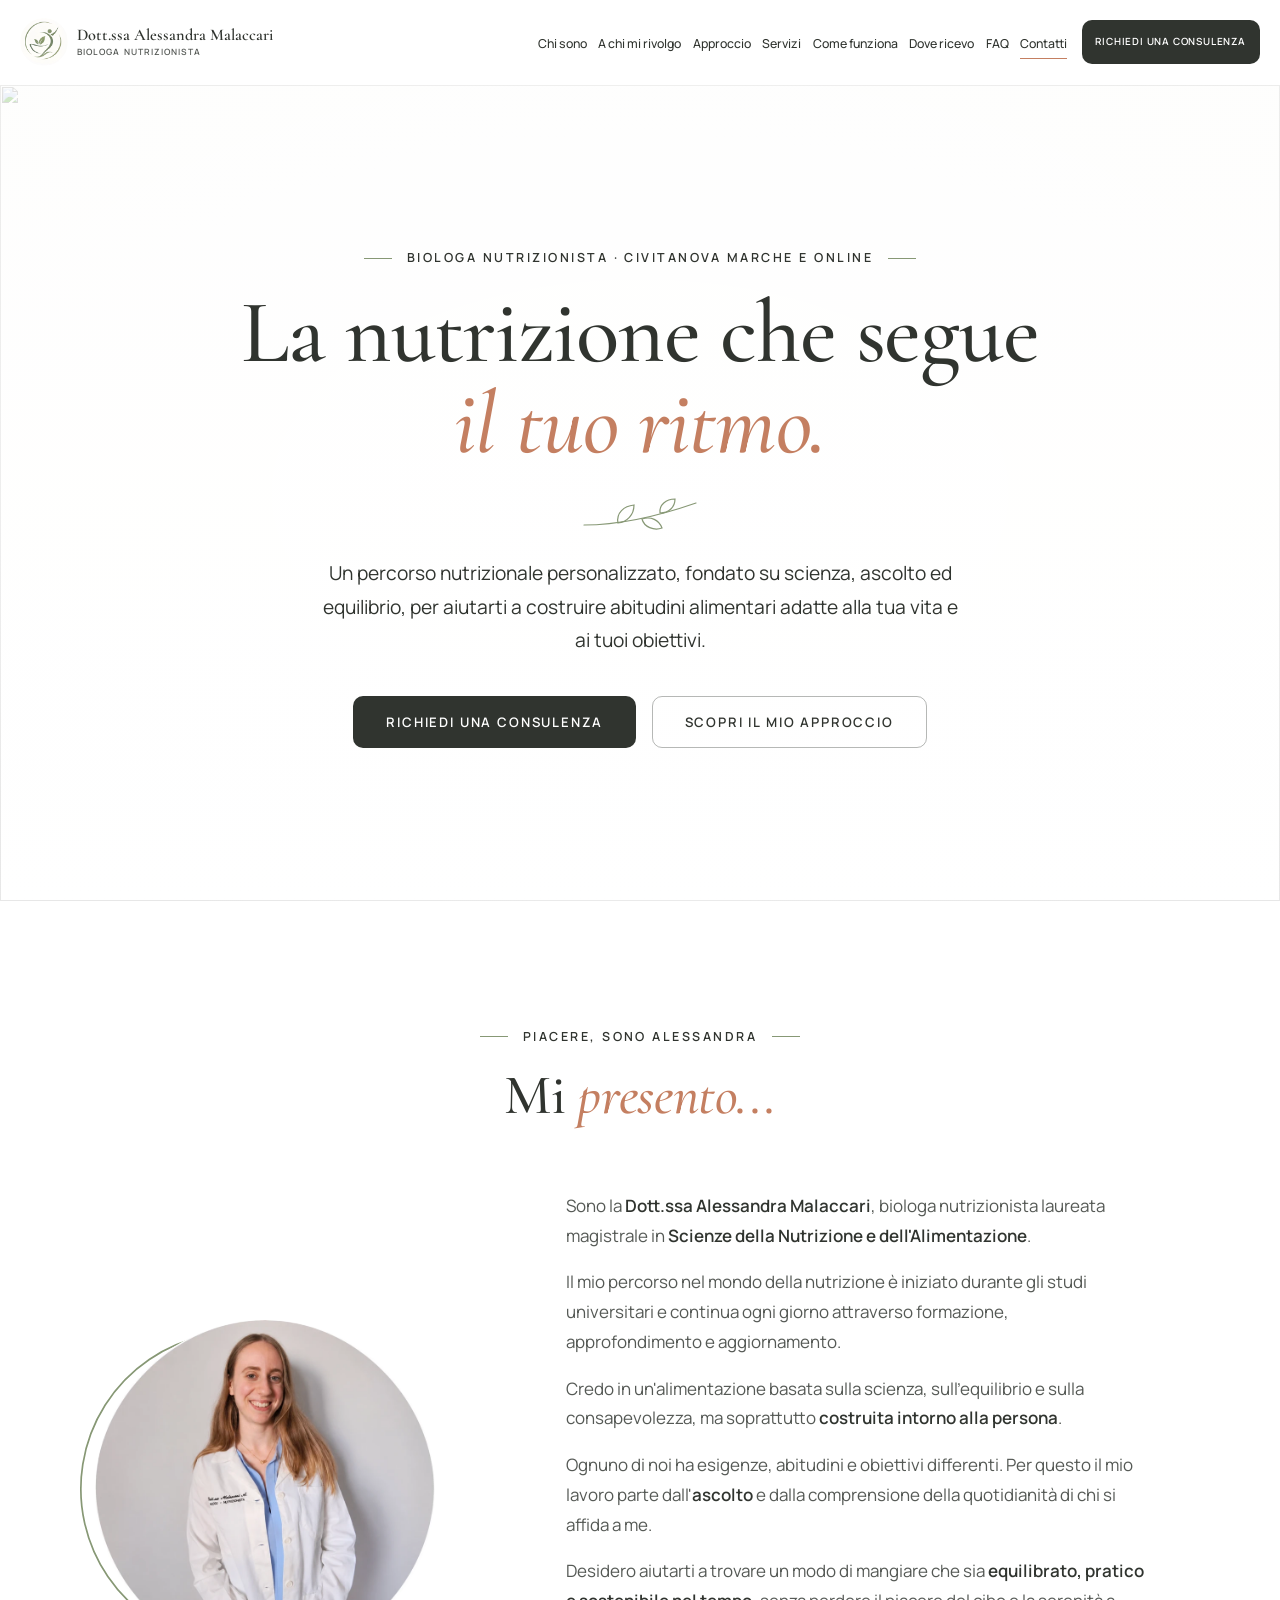
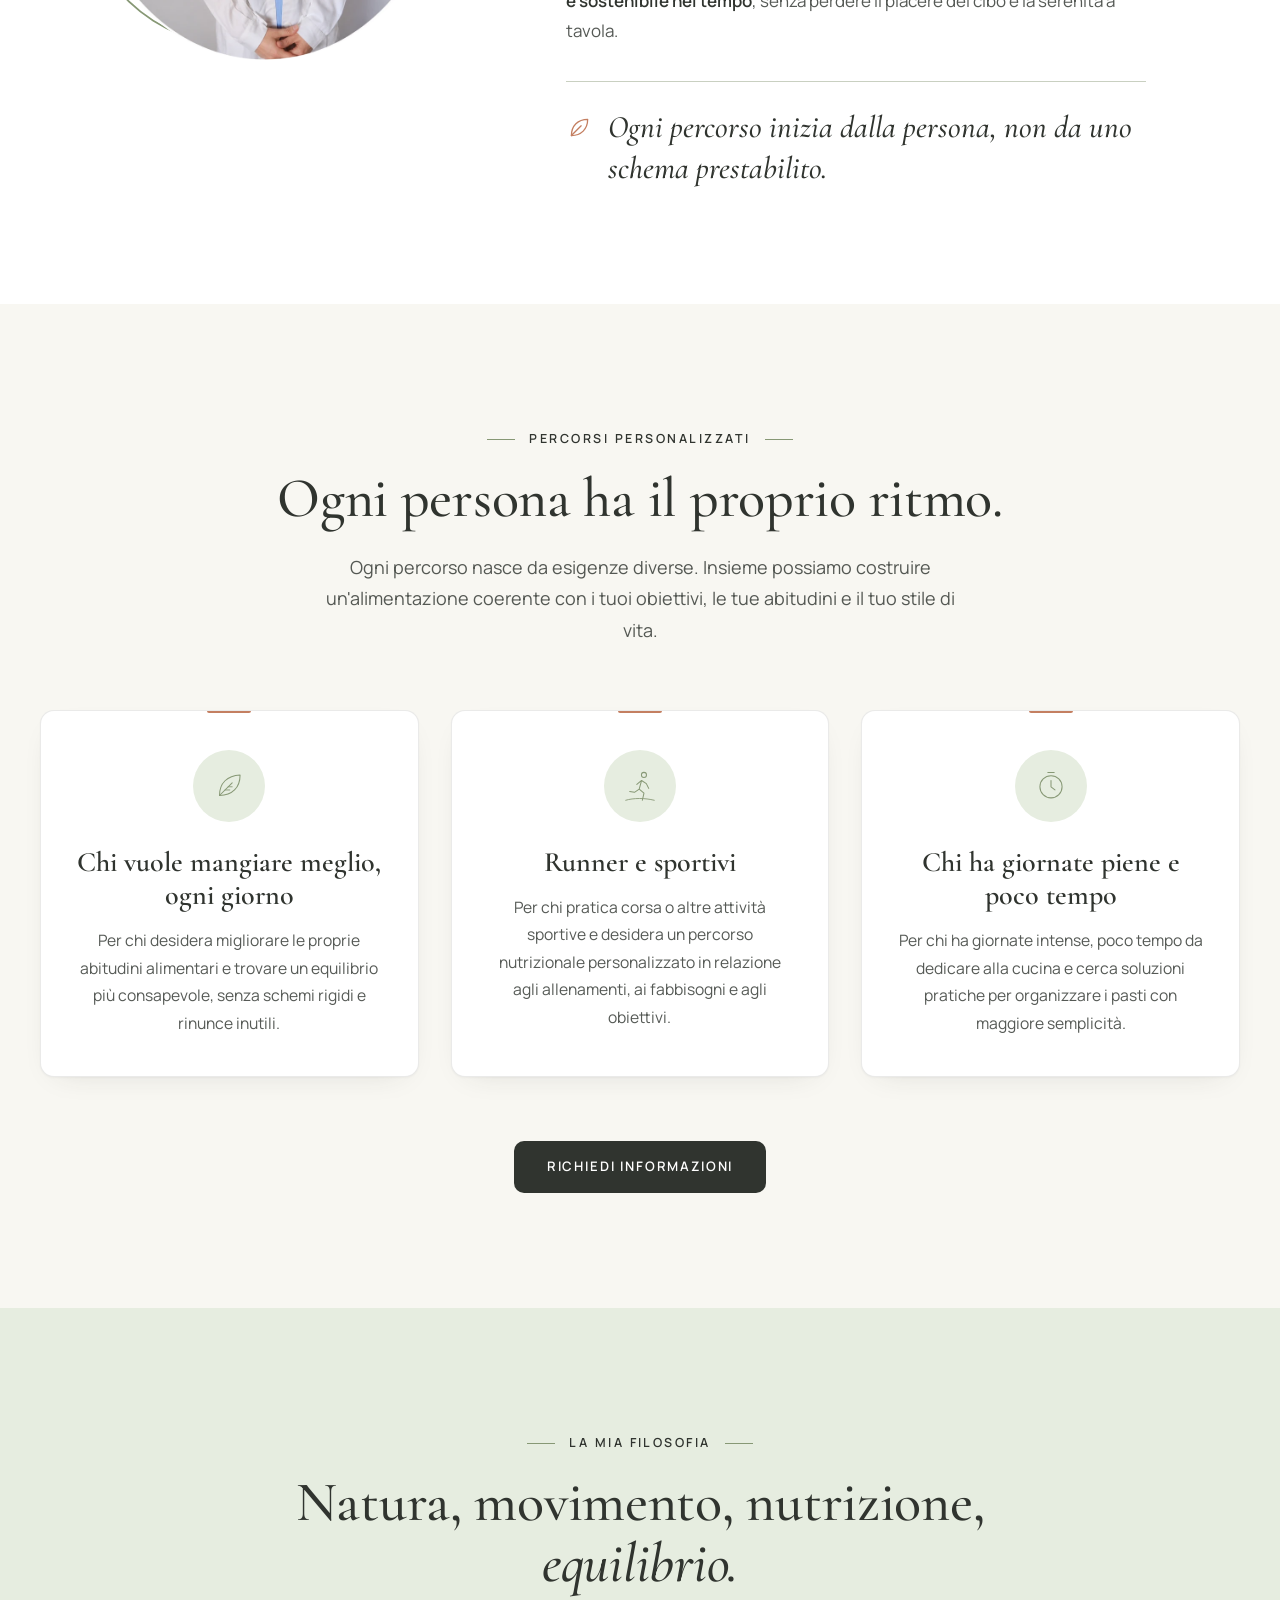
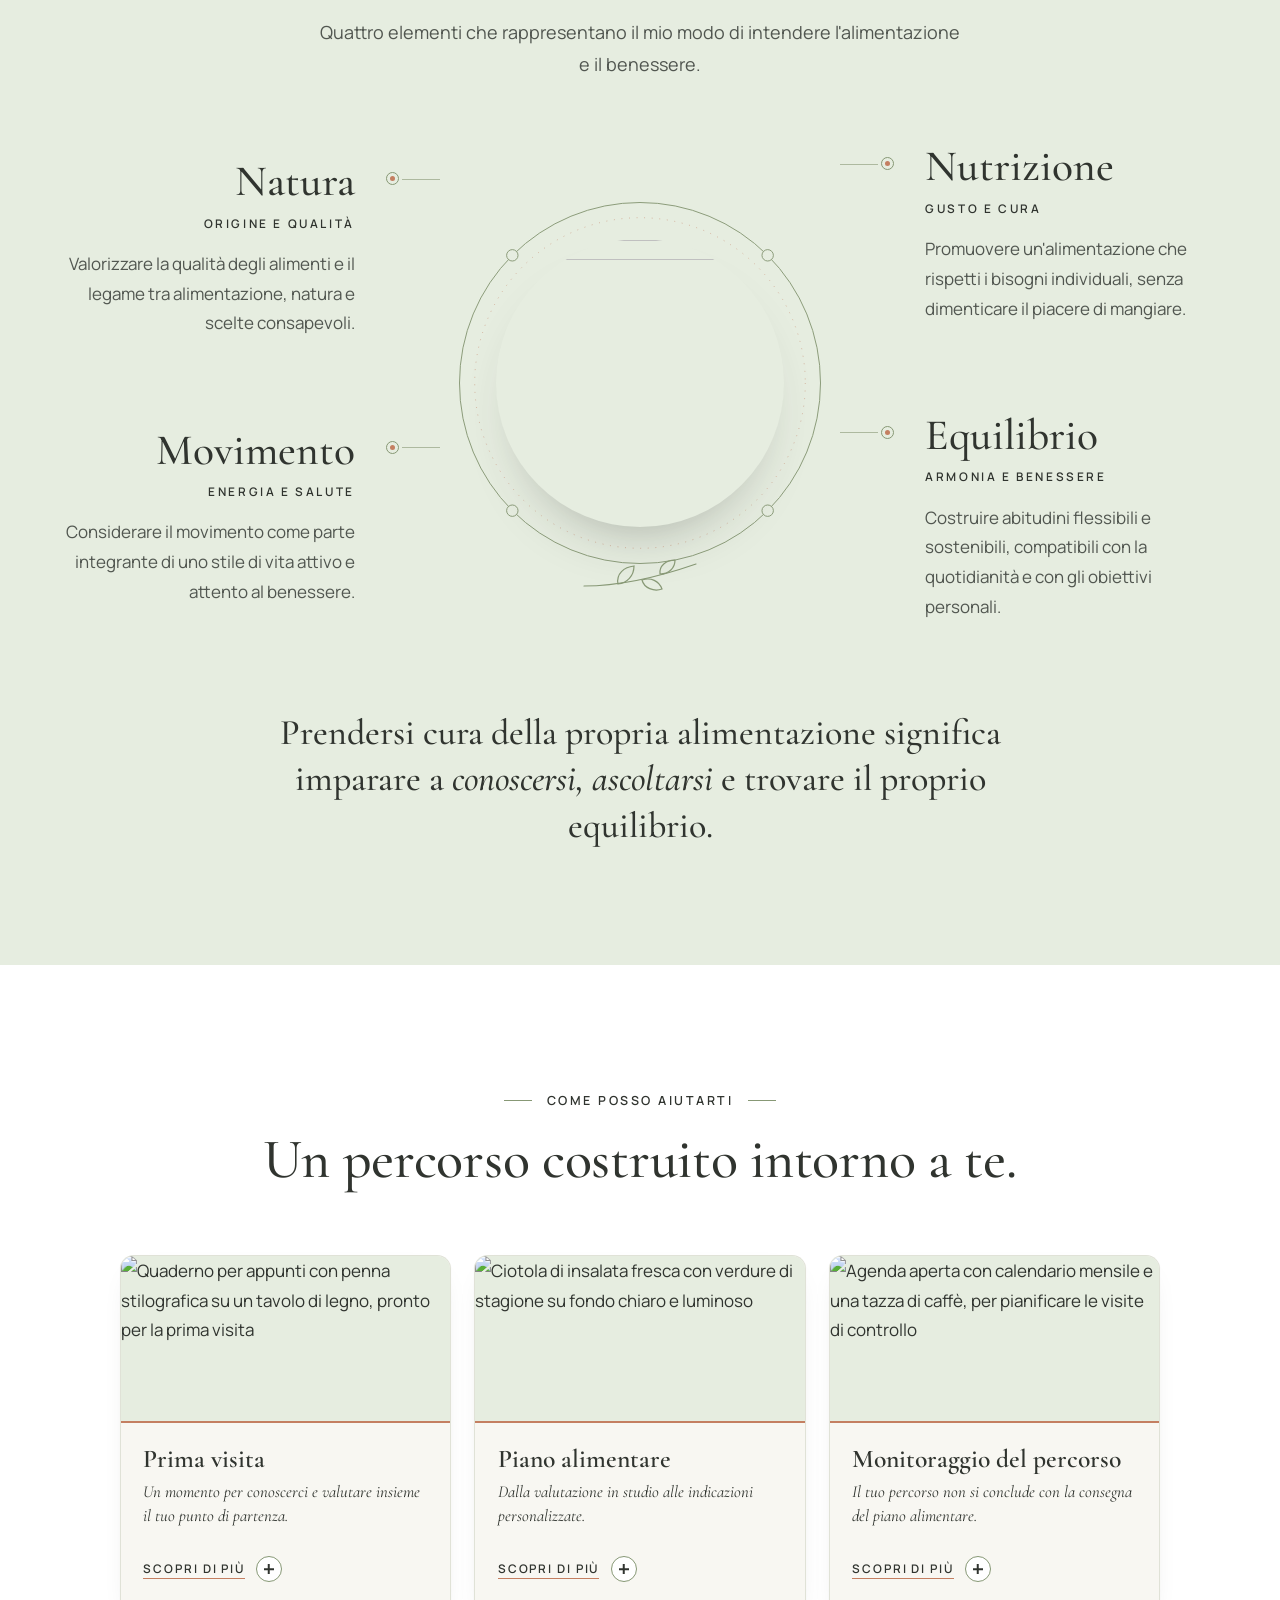
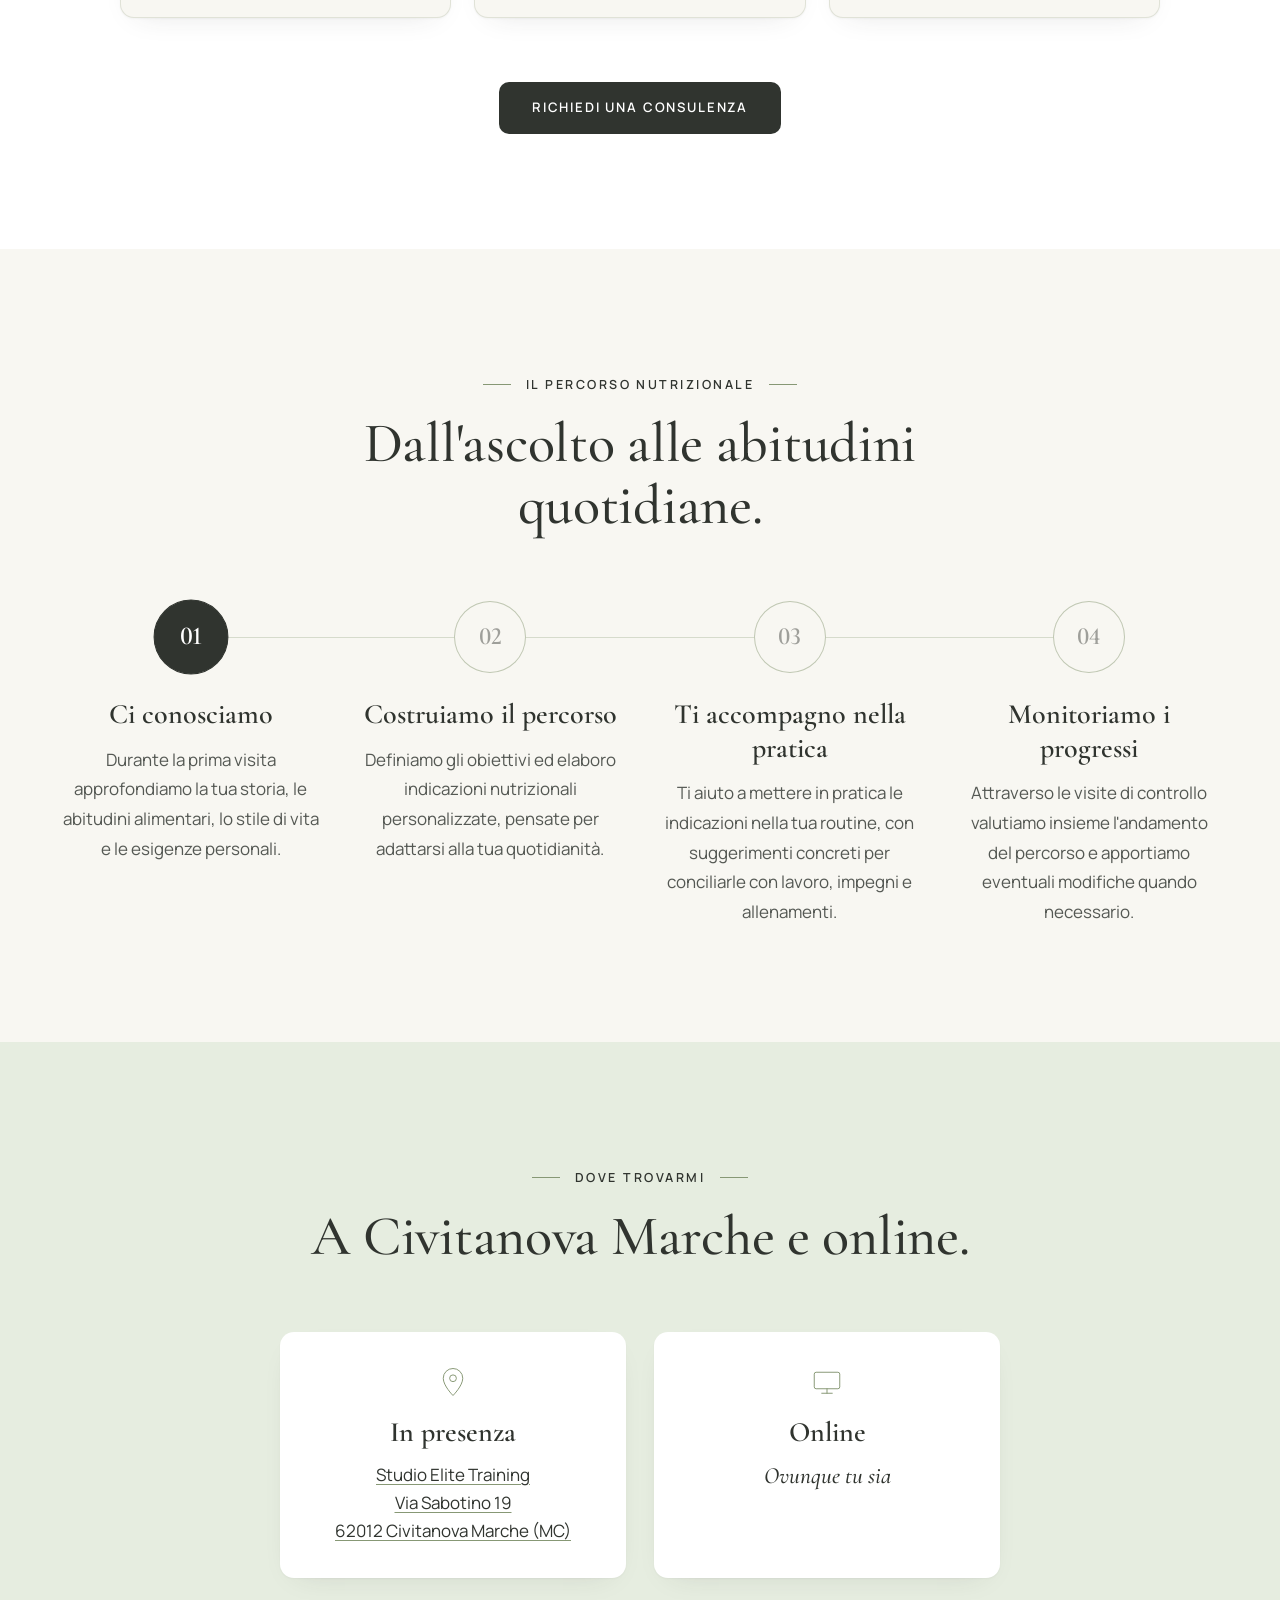
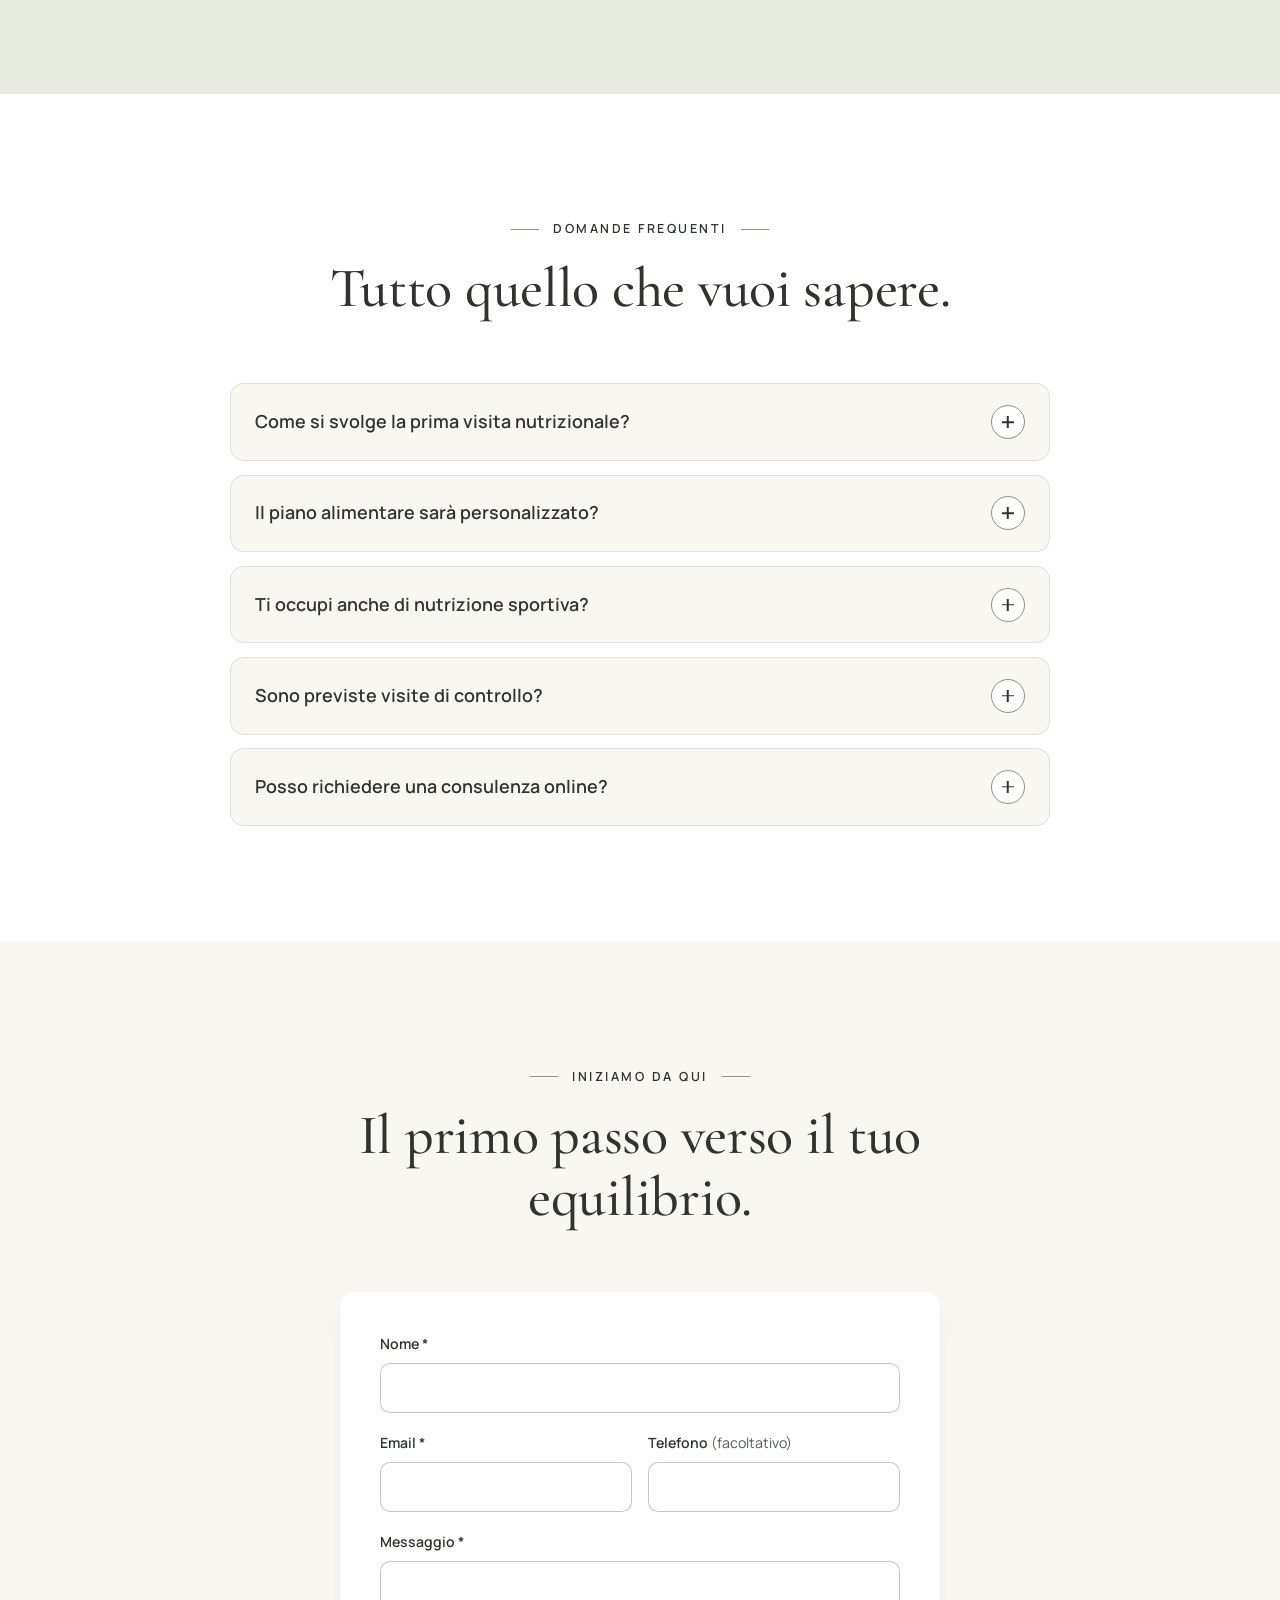
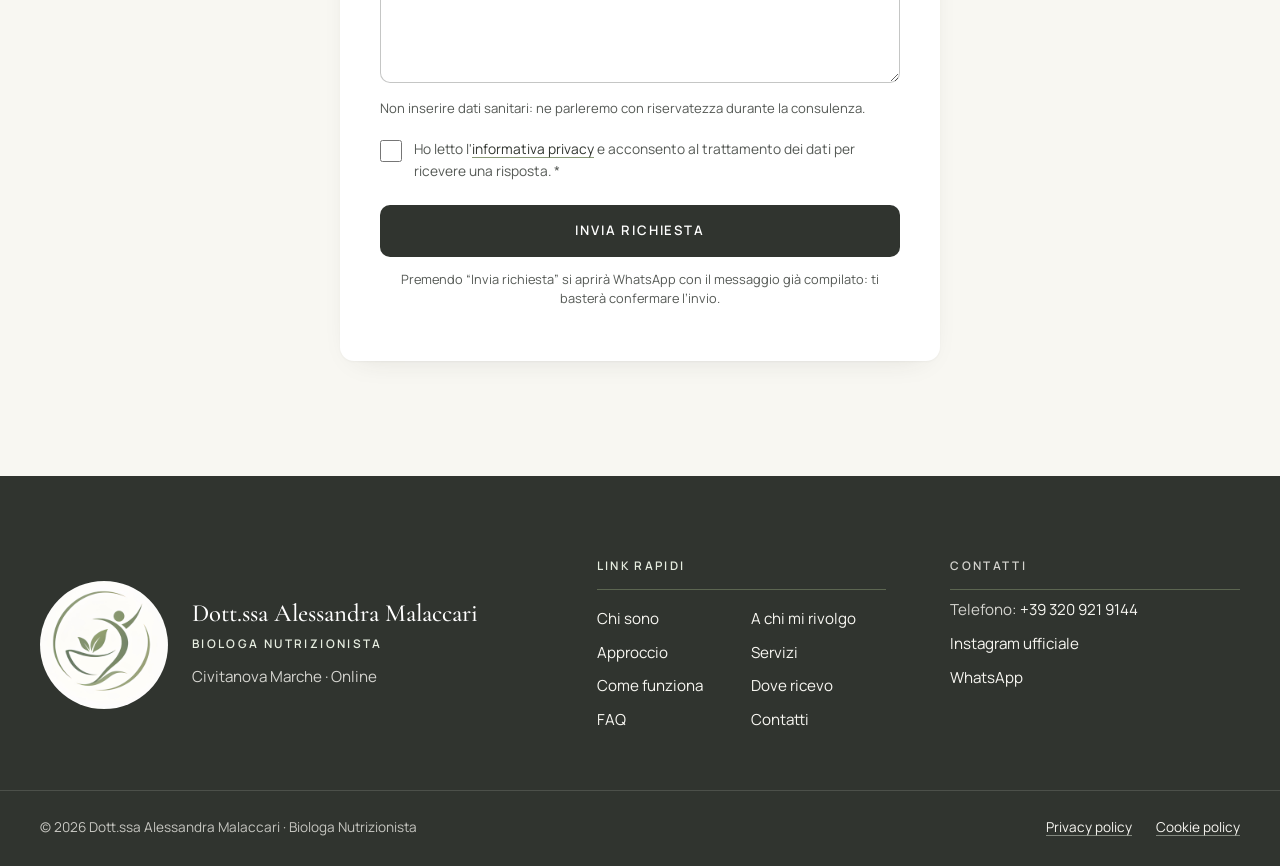
==== commit a1b5aae7: "Servizi: testo delle box espandibile con "Scopri di più" Le box mostrano immagine, titolo e frase in" ====
--- a/index.html
+++ b/index.html
@@ -282,6 +282,7 @@
           <div class="service-body">
             <h3>Prima visita</h3>
             <p class="service-lead">Un momento per conoscerci e valutare insieme il tuo punto di partenza.</p>
+            <div class="service-more" id="srv-1-more">
             <ul class="service-points" role="list">
               <li>
                 <h4>Anamnesi e consulenza conoscitiva</h4>
@@ -297,6 +298,8 @@
               </li>
             </ul>
             <p class="service-note">Ogni percorso parte dalla persona, non da uno schema prestabilito.</p>
+            </div>
+            <button class="service-toggle" type="button" aria-expanded="false" aria-controls="srv-1-more"><span class="service-toggle-label">Scopri di più</span><span class="service-toggle-icon" aria-hidden="true"></span></button>
           </div>
         </li>
         <li class="service-card reveal">
@@ -312,6 +315,7 @@
           <div class="service-body">
             <h3>Piano alimentare</h3>
             <p class="service-lead">Dalla valutazione in studio alle indicazioni personalizzate.</p>
+            <div class="service-more" id="srv-2-more">
             <ul class="service-points" role="list">
               <li>
                 <h4>Un'alimentazione adatta alla tua quotidianità</h4>
@@ -322,6 +326,8 @@
                 <p>Tengo conto dei tuoi orari, della tua organizzazione e delle tue necessità, per aiutarti a seguire il percorso nella vita di tutti i giorni.</p>
               </li>
             </ul>
+            </div>
+            <button class="service-toggle" type="button" aria-expanded="false" aria-controls="srv-2-more"><span class="service-toggle-label">Scopri di più</span><span class="service-toggle-icon" aria-hidden="true"></span></button>
           </div>
         </li>
         <li class="service-card reveal">
@@ -337,6 +343,7 @@
           <div class="service-body">
             <h3>Monitoraggio del percorso</h3>
             <p class="service-lead">Il tuo percorso non si conclude con la consegna del piano alimentare.</p>
+            <div class="service-more" id="srv-3-more">
             <ul class="service-points" role="list">
               <li>
                 <h4>Monitoriamo i progressi</h4>
@@ -351,6 +358,8 @@
                 <p>Se necessario, modifichiamo il piano in base alle tue esigenze e alla tua evoluzione.</p>
               </li>
             </ul>
+            </div>
+            <button class="service-toggle" type="button" aria-expanded="false" aria-controls="srv-3-more"><span class="service-toggle-label">Scopri di più</span><span class="service-toggle-icon" aria-hidden="true"></span></button>
           </div>
         </li>
       </ul>
--- a/assets/css/style.css
+++ b/assets/css/style.css
@@ -1128,3 +1128,64 @@
   }
   .js .reveal { opacity: 1; transform: none; }
 }
+
+/* ---------- Servizi: testo espandibile "Scopri di più" ---------- */
+.service-body .service-lead {
+  padding-bottom: 0;
+  margin-bottom: 1.25rem;
+  border-bottom: 0;
+}
+.service-more {
+  padding-top: 1.1rem;
+  margin-bottom: 1.25rem;
+  border-top: 1px solid var(--line);
+}
+.js .service-more { overflow: hidden; transition: height .45s var(--ease); }
+.service-body .service-note { margin-top: 0; padding-top: 1rem; }
+
+.service-toggle {
+  margin-top: auto;
+  align-self: flex-start;
+  display: inline-flex;
+  align-items: center;
+  gap: .7rem;
+  min-height: 44px;
+  padding: .35rem 0;
+  background: none;
+  border: 0;
+  font-family: var(--font-sans);
+  font-size: .74rem;
+  font-weight: 600;
+  letter-spacing: .16em;
+  text-transform: uppercase;
+  color: var(--ink);
+  cursor: pointer;
+}
+.service-toggle-label {
+  background-image: linear-gradient(var(--terracotta), var(--terracotta));
+  background-size: 100% 1px;
+  background-position: 0 100%;
+  background-repeat: no-repeat;
+  padding-bottom: 2px;
+}
+.service-toggle-icon {
+  position: relative;
+  width: 26px; height: 26px;
+  border: 1px solid var(--olive);
+  border-radius: 50%;
+  background: var(--white);
+  transition: background-color .3s var(--ease);
+}
+.service-toggle-icon::before,
+.service-toggle-icon::after {
+  content: "";
+  position: absolute;
+  top: 50%; left: 50%;
+  width: 10px; height: 1.5px;
+  background: var(--ink);
+  transform: translate(-50%, -50%);
+  transition: transform .35s var(--ease);
+}
+.service-toggle-icon::after { transform: translate(-50%, -50%) rotate(90deg); }
+.service-toggle:hover .service-toggle-icon { background: var(--sage); }
+.service-toggle[aria-expanded="true"] .service-toggle-icon::after { transform: translate(-50%, -50%) rotate(0deg); }
